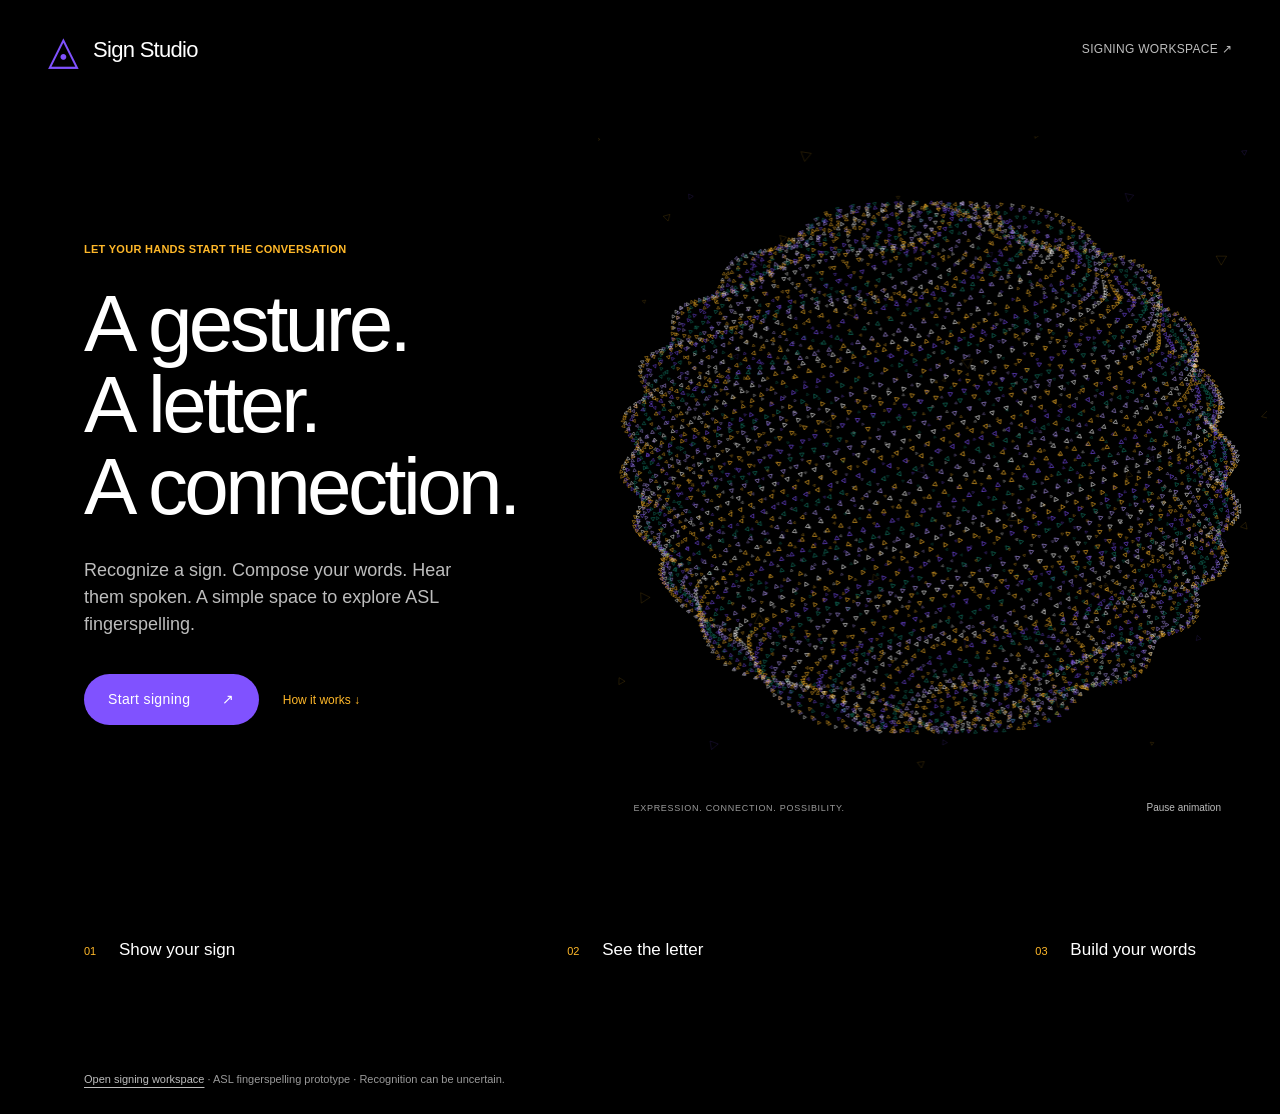
==== templates/landing.html @ a2c0145b "Sync Sign Studio UI, message speech, dataset organization and phrase groundwork Separate landing and" ====
<!doctype html>
<html lang="en"><head><meta charset="utf-8"><meta name="viewport" content="width=device-width,initial-scale=1"><title>Sign Studio · ASL</title><link rel="stylesheet" href="/static/tokens.css?v=1"><link rel="stylesheet" href="/static/style.css?v=reference-6"></head>
<body class="landing-page"><header><span class="mark" aria-hidden="true">◬</span><div><small>YOUR HANDS. YOUR WORDS.</small><h1>Sign Studio</h1></div><nav class="landing-nav"><a href="/sign">Signing workspace ↗</a></nav></header>
<main><section class="intro landing-hero" aria-labelledby="heroTitle"><div class="hero-copy"><span class="eyebrow">LET YOUR HANDS START THE CONVERSATION</span><h2 id="heroTitle">A gesture.<br>A letter.<br><span>A connection.</span></h2><p>Recognize a sign. Compose your words. Hear them spoken. A simple space to explore ASL fingerspelling.</p><a class="hero-cta" href="/sign">Start signing <span aria-hidden="true">↗</span></a><a class="hero-secondary" href="#howItWorks">How it works ↓</a></div><div class="hero-visual"><canvas id="heroArt" aria-hidden="true"></canvas><div class="art-caption"><span id="heroArtLabel">EXPRESSION. CONNECTION. POSSIBILITY.</span><button id="heroPause" class="secondary" aria-pressed="false">Pause animation</button></div></div></section><section id="howItWorks" class="how-it-works" aria-label="How it works"><p><span>01</span> Show your sign</p><p><span>02</span> See the letter</p><p><span>03</span> Build your words</p></section><footer><a href="/sign">Open signing workspace</a> · ASL fingerspelling prototype · Recognition can be uncertain.</footer></main><script src="/static/hero.js?v=5"></script></body></html>
---- static/tokens.css ----
:root{
--color-void:#000000;
--color-bone-white:#ffffff;
--color-ash-gray:#9a9a9a;
--color-silver-mist:#bdbdbd;
--color-electric-iris:#8052ff;
--color-saffron-spark:#ffb829;
--color-deep-verdant:#15846e;
--spacing-6:6px;
--spacing-12:12px;
--spacing-18:18px;
--spacing-24:24px;
--spacing-30:30px;
--spacing-36:36px;
--spacing-60:60px;
--spacing-96:96px;
--spacing-120:120px;
--spacing-unit:6px;
--radius-3xl:24px;
--radius-full:9999px;
--surface-void-canvas:#000000;
--surface-deep-verdant-tint:#15846e;
--surface-electric-iris:#8052ff;
--type-xs-fontSize:12px;
--type-xs-fontWeight:400;
--type-xs-lineHeight:1.5;
--type-xs-letterSpacing:0em;
--type-xs-2-fontSize:12px;
--type-xs-2-fontWeight:600;
--type-xs-2-lineHeight:1;
--type-xs-2-letterSpacing:0.025em;
--type-xs-3-fontSize:12px;
--type-xs-3-fontWeight:600;
--type-xs-3-lineHeight:1.2;
--type-xs-3-letterSpacing:0.05em;
--type-xs-4-fontSize:12px;
--type-xs-4-fontWeight:400;
--type-xs-4-lineHeight:1.3;
--type-xs-4-letterSpacing:0em;
--type-xs-5-fontSize:12px;
--type-xs-5-fontWeight:600;
--type-xs-5-lineHeight:1.2;
--type-xs-5-letterSpacing:0em;
--type-sm-fontSize:14px;
--type-sm-fontWeight:600;
--type-sm-lineHeight:1.2;
--type-sm-letterSpacing:0.025em;
--type-sm-2-fontSize:14px;
--type-sm-2-fontWeight:600;
--type-sm-2-lineHeight:0.81;
--type-sm-2-letterSpacing:0.021em;
--type-base-fontSize:15px;
--type-base-fontWeight:400;
--type-base-lineHeight:1.5;
--type-base-letterSpacing:0em;
--type-base-2-fontSize:15px;
--type-base-2-fontWeight:600;
--type-base-2-lineHeight:1.5;
--type-base-2-letterSpacing:0em;
--type-lg-fontSize:18px;
--type-lg-fontWeight:200;
--type-lg-lineHeight:1.5;
--type-lg-letterSpacing:0em;
--type-lg-2-fontSize:18px;
--type-lg-2-fontWeight:400;
--type-lg-2-lineHeight:1.5;
--type-lg-2-letterSpacing:0em;
--type-2xl-fontSize:24px;
--type-2xl-fontWeight:700;
--type-2xl-lineHeight:1.5;
--type-2xl-letterSpacing:0em;
--type-2xl-2-fontSize:24px;
--type-2xl-2-fontWeight:400;
--type-2xl-2-lineHeight:1.25;
--type-2xl-2-letterSpacing:0em;
--type-2xl-3-fontSize:27px;
--type-2xl-3-fontWeight:400;
--type-2xl-3-lineHeight:1;
--type-2xl-3-letterSpacing:0em;
--type-4xl-fontSize:36px;
--type-4xl-fontWeight:400;
--type-4xl-lineHeight:1.2;
--type-4xl-letterSpacing:0em;
--type-4xl-2-fontSize:42px;
--type-4xl-2-fontWeight:400;
--type-4xl-2-lineHeight:1.2;
--type-4xl-2-letterSpacing:0em;
--type-5xl-fontSize:48px;
--type-5xl-fontWeight:400;
--type-5xl-lineHeight:1.1;
--type-5xl-letterSpacing:0em;
--type-5xl-2-fontSize:78px;
--type-5xl-2-fontWeight:400;
--type-5xl-2-lineHeight:1.1;
--type-5xl-2-letterSpacing:0em;
--type-5xl-3-fontSize:78px;
--type-5xl-3-fontWeight:400;
--type-5xl-3-lineHeight:0.9;
--type-5xl-3-letterSpacing:0em;
--type-5xl-4-fontSize:113px;
--type-5xl-4-fontWeight:400;
--type-5xl-4-lineHeight:1.1;
--type-5xl-4-letterSpacing:-0.04em;
--font-ppneuemontreal:"PPNeueMontreal","Helvetica Neue",Arial,sans-serif;--page-max-width:1280px;--section-gap:clamp(60px,8vw,120px);--card-padding:clamp(24px,3vw,38px);--element-gap:clamp(6px,1vw,18px);--radius-nav:24px;--radius-tags:9999px;--radius-cards:24px;--radius-buttons:24px;--font-weight-extralight:200;--font-weight-regular:400;--font-weight-semibold:600;--font-weight-bold:700;}
---- static/style.css ----
:root{color-scheme:dark;--bg:#000;--accent:#8052ff;--muted:#bdbdbd;--line:#292929}*{box-sizing:border-box}[hidden]{display:none!important}body{margin:0;background:#000;color:white;font:16px/1.6 Inter,"Helvetica Neue",Arial,sans-serif;font-weight:300}header,main{max-width:1280px;margin:auto;padding:28px 48px}header{display:flex;align-items:center;gap:14px}.mark{color:var(--accent);font-size:40px;line-height:1}h1{font-size:22px;font-weight:400;letter-spacing:-.7px;margin:0}small{font-size:10px;letter-spacing:2px;color:#9a9a9a}header small{font-size:9px}.badge{margin-left:auto;font-size:12px;color:var(--muted)}.badge:before{content:"";display:inline-block;width:6px;height:6px;border-radius:50%;background:var(--accent);margin-right:9px}.intro{position:relative;min-height:390px;padding:24px 0 40px}.intro h2{position:relative;font-size:clamp(54px,6.5vw,88px);line-height:.98;letter-spacing:-.05em;font-weight:400;margin:0 0 24px;max-width:680px}.intro p{position:relative;max-width:480px;font-size:17px;font-weight:300;color:var(--muted);line-height:1.65}.intro .muted{font-size:12px;max-width:480px;color:#9a9a9a}.constellation{position:absolute;right:-30px;top:-30px;width:48%;height:440px;object-fit:contain;pointer-events:none}.workspace{display:grid;grid-template-columns:minmax(0,1.4fr) minmax(0,1fr);gap:0 48px;margin-top:16px}.viewer{grid-column:1;grid-row:1;position:relative;aspect-ratio:4/3;overflow:hidden;border-radius:24px;background:#090909;display:flex;align-items:center;justify-content:center;min-width:0}.viewer video,.viewer img{position:absolute;width:100%;height:100%;object-fit:contain}video:not([src]):not(.active){display:none}#overlay{position:absolute;width:100%;height:100%;pointer-events:none}#empty{max-width:260px;text-align:center;color:#9a9a9a;padding:24px;font-size:15px}#empty:before{content:"✧";display:block;color:var(--accent);font-size:48px;font-weight:200;margin-bottom:18px}#source{position:absolute;top:20px;left:24px;font-size:10px;letter-spacing:2px;color:#bdbdbd;background:#0008;border-radius:24px;padding:6px 10px}.controls{display:flex;flex-wrap:wrap;align-items:center;gap:12px;margin:18px 0 0;grid-column:1}.controls>span{font-size:12px;color:#9a9a9a;flex:1;min-width:150px}.result{grid-column:2;grid-row:1;display:flex;flex-direction:column;align-items:flex-start;justify-content:center;padding:12px 0;min-width:0}#letter{font-size:clamp(100px,12vw,170px);line-height:1.1;letter-spacing:-.05em;font-weight:400;color:white}.result small{color:#ffb829;font-size:11px}.result h3{font-size:27px;font-weight:400;letter-spacing:-1px;line-height:1.2;margin:14px 0}.result p{color:var(--muted);font-size:14px;max-width:330px;overflow-wrap:anywhere}.workspace>section{grid-column:2;grid-row:2 / span 3;padding-top:18px}.workspace h2{font-size:24px;font-weight:400;letter-spacing:-.6px;margin:0 0 18px}.textrow{display:flex;flex-wrap:wrap;gap:12px}.textrow input{width:100%;min-width:0;flex-basis:100%;background:#090909;border:1px solid #292929;border-radius:12px;padding:18px;font-size:16px;font-family:inherit;color:white}.muted{font-size:12px;color:#9a9a9a;line-height:1.7}button,.upload{font:400 13px/1.4 Inter,"Helvetica Neue",Arial,sans-serif;min-height:44px;padding:12px 20px;border-radius:24px;border:1px solid transparent;background:transparent;color:white;cursor:pointer;transition:background .15s}.upload input{display:none}#camera{background:var(--accent);padding:14px 24px}#camera:hover{background:#956eff}button:not(#camera):hover,.upload:hover{background:#181818}.secondary,.upload{color:#bdbdbd}button:disabled{opacity:.35;cursor:default}button:focus-visible,a:focus-visible,input:focus-visible,select:focus-visible,.upload:focus-within{outline:2px solid #b599ff;outline-offset:4px}#append{padding-left:0;color:#b599ff}input,select{background:#111;border:1px solid #333;border-radius:8px;color:white;padding:12px;font:inherit}label{font-size:12px;color:#bdbdbd}label input,label select{display:block;margin-top:6px}.collection{margin:70px 0}.collection h2{font-size:32px;font-weight:400;letter-spacing:-1px}.collection p{color:#bdbdbd;font-size:14px;max-width:800px}footer{margin-top:72px;padding:24px 0;color:#9a9a9a;font-size:11px;line-height:1.9}a{color:#bdbdbd;text-underline-offset:4px}a:hover{color:white}footer strong{font-weight:400}p{margin:10px 0}@media(min-width:1500px){.intro{min-height:440px}.constellation{height:490px}}@media(max-width:760px){header,main{padding:22px}.intro{min-height:0;padding-top:30px;padding-bottom:20px}.intro h2{font-size:58px;max-width:90%}.constellation{width:56%;right:-20px;top:-10px;height:280px;opacity:.5}.intro p{max-width:100%;font-size:15px}.intro h2,.intro p{z-index:1}.workspace{display:flex;flex-direction:column;gap:0}.viewer{width:100%}.result{padding:36px 0 16px;flex-direction:row;gap:26px;align-items:center;justify-content:flex-start}#letter{font-size:95px;min-width:80px}.result h3{font-size:23px}.workspace>section{padding-top:20px}.controls{gap:4px}.controls>span{min-width:160px}.badge{font-size:10px}header small{display:none}.collection{margin-top:48px}footer{margin-top:48px}}@media(prefers-reduced-motion:reduce){*{transition:none!important}}

/* Dedicated landing experience; the signing workspace follows below. */
html{scroll-behavior:smooth;scroll-padding-top:24px}.landing-hero{display:grid;grid-template-columns:1.1fr 1fr;align-items:center;min-height:calc(100svh - 130px);padding:50px 0 70px;gap:10px}.hero-copy{position:relative;z-index:1}.eyebrow{display:block;color:#ffb829;font-size:10px;letter-spacing:2px;margin-bottom:24px}.landing-hero h2{font-size:clamp(56px,7vw,94px);margin-bottom:26px}.landing-hero h2 span{color:#b59aff}.landing-hero p{max-width:420px;font-weight:300}.hero-cta{display:inline-flex;align-items:center;gap:32px;background:#8052ff;color:white;border-radius:30px;padding:16px 26px;text-decoration:none;font-size:14px;margin-top:26px}.hero-cta:hover{background:#946bff}.hero-secondary{margin-left:24px;font-size:12px;text-decoration:none}.hero-visual{position:relative;min-width:0}#heroArt{width:100%;height:480px;display:block}.art-caption{display:flex;align-items:center;justify-content:space-between;gap:10px;font-size:11px;color:#bdbdbd}.art-caption button{font-size:10px;padding:8px 10px}.art-note{display:block;font-size:10px;color:#9a9a9a;margin-top:4px}.how-it-works{display:flex;justify-content:space-between;gap:24px;padding:30px 0 60px}.how-it-works p{font-size:17px}.how-it-works span{font-size:11px;color:#a487ff;margin-right:18px}.workspace-heading{padding:45px 0 16px}.workspace-heading h2{font-size:clamp(32px,4vw,48px);font-weight:400;letter-spacing:-.04em;margin:0 0 14px}.workspace-heading p{color:#9a9a9a;font-size:13px;max-width:650px}.workspace-heading .eyebrow{margin-bottom:16px}@media(max-width:760px){.landing-hero{display:flex;flex-direction:column;min-height:0;align-items:stretch;padding:35px 0 24px}.landing-hero h2{font-size:clamp(52px,10vw,76px)}#heroArt{height:330px}.hero-visual{margin-top:24px}.hero-secondary{margin-left:16px}.how-it-works{gap:12px;padding:24px 0;flex-wrap:wrap}.how-it-works p{font-size:13px}.how-it-works span{display:block;margin:0 0 4px}.workspace-heading{padding-top:40px}}@media(prefers-reduced-motion:reduce){html{scroll-behavior:auto}}

.landing-nav{margin-left:auto;font-size:12px}.landing-nav a{text-decoration:none}.landing-hero{min-height:690px;padding:50px 0 70px}.landing-hero h2 span{color:#fff}.landing-hero .eyebrow{color:#9a9a9a}.landing-hero h2{font-weight:400}.mark{text-decoration:none}.hero-visual{align-self:center}#heroArt{height:500px}.art-caption{color:#9a9a9a}.art-note{font-size:10px}body:has(#recognize) .workspace-heading{padding-top:16px}@media(max-width:760px){.landing-hero{min-height:0;padding-top:30px}#heroArt{height:340px}.landing-nav{font-size:10px}}
/* Reference composition: oversized white type, yellow emphasis, dimensional brain. */
body{font-family:var(--font-ppneuemontreal);background:var(--color-void);color:var(--color-bone-white)}.landing-page header{max-width:1440px;padding:30px 48px}.landing-page header small{display:none}.landing-page .mark{color:var(--color-electric-iris)}.landing-page main{max-width:1440px;padding:0 48px}.landing-page .landing-hero{grid-template-columns:.88fr 1.12fr;gap:0;min-height:760px;padding:36px 0 48px}.landing-page .hero-copy{padding-left:36px}.landing-page .landing-hero h2{font-size:clamp(64px,7.4vw,106px);line-height:1.02;letter-spacing:-.045em;margin-bottom:30px}.landing-page .eyebrow{color:var(--color-saffron-spark);font-size:11px;font-weight:600;letter-spacing:.025em;margin-bottom:24px}.landing-page .landing-hero p{font-size:18px;line-height:1.5;font-weight:200;max-width:370px}.landing-page .hero-visual{margin-left:-8px;margin-right:-35px}.landing-page #heroArt{height:650px}.landing-page .hero-cta{background:var(--color-electric-iris);font-size:14px;letter-spacing:.025em;padding:14px 24px}.landing-page .hero-secondary{color:var(--color-saffron-spark)}.landing-page .art-caption{padding:0 35px;font-size:9px;letter-spacing:.08em}.landing-page .how-it-works{padding:48px 36px 72px}.landing-page .how-it-works span{color:var(--color-saffron-spark)}.landing-page footer{padding-left:36px;margin-top:0}.landing-nav a{font-size:12px;text-transform:uppercase;letter-spacing:.025em}.landing-page .hero-cta:hover{background:#936bff}.landing-page .hero-secondary:hover{color:white}@media(max-width:760px){.landing-page header{padding:24px}.landing-page main{padding:0 24px}.landing-page .landing-hero{display:flex;min-height:0;padding:45px 0 24px}.landing-page .hero-copy{padding:0}.landing-page .landing-hero h2{font-size:clamp(53px,10vw,76px);line-height:1.04}.landing-page .landing-hero p{font-size:17px}.landing-page .hero-visual{margin:20px -12px 0}.landing-page #heroArt{height:380px}.landing-page .art-caption{padding:0 12px;font-size:8px}.landing-page .how-it-works{padding:30px 0 48px}.landing-page footer{padding-left:0}.landing-nav a{font-size:9px}}

@media(min-width:761px){.landing-page .landing-hero{grid-template-columns:1fr 1.12fr}.landing-page .landing-hero h2{font-size:clamp(56px,6.25vw,90px)}.landing-page .landing-hero h2 span{white-space:nowrap}}
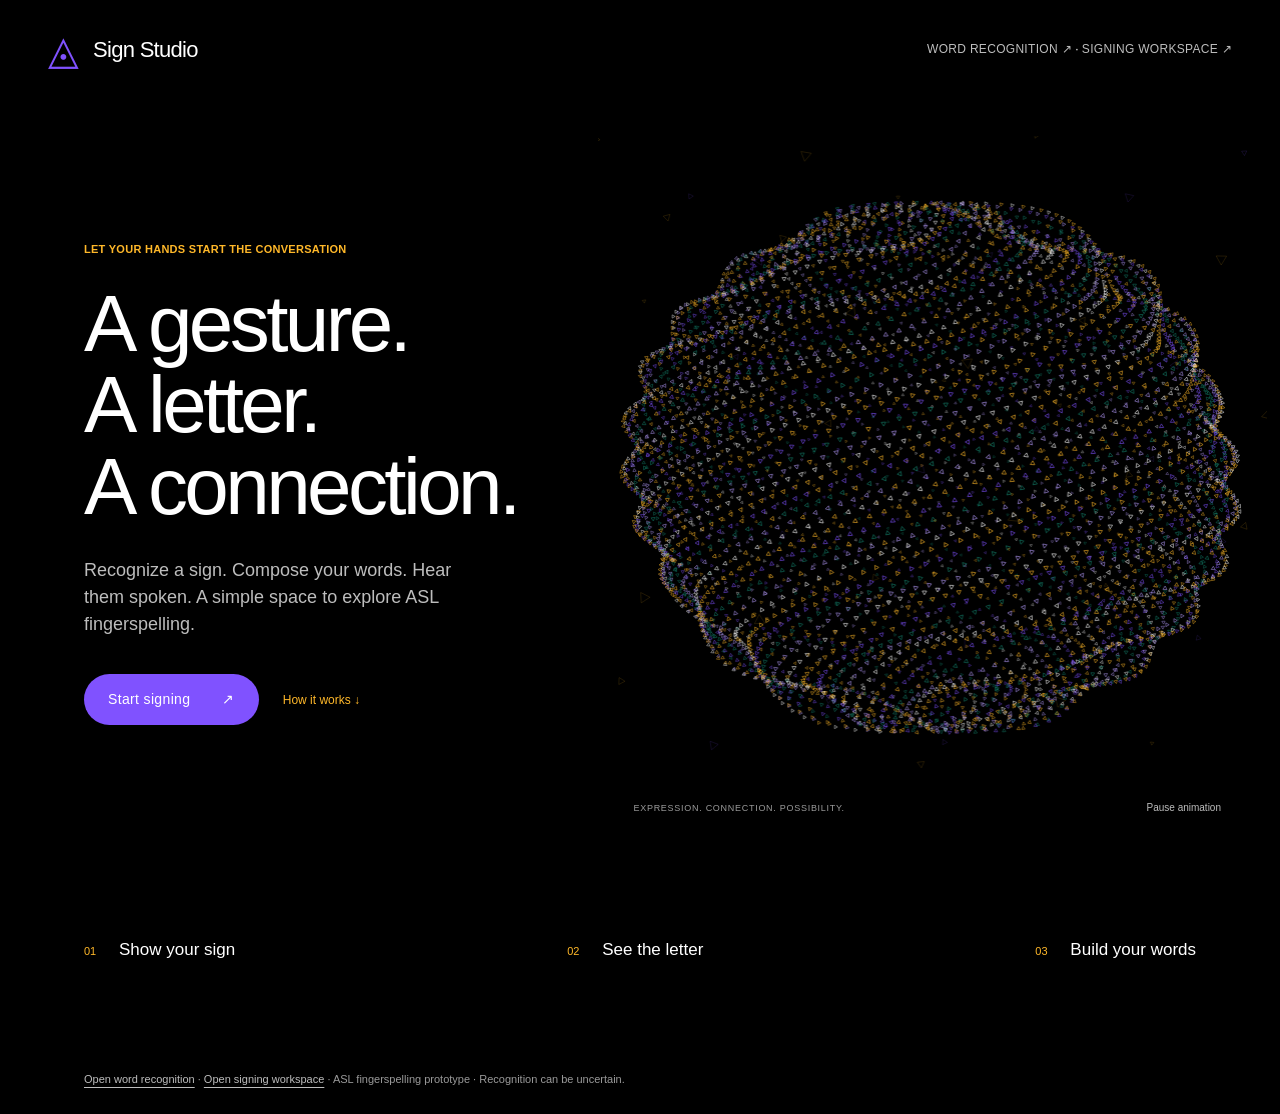
==== commit d9daf973: "Expose trained word recognition in README and landing navigation" ====
--- a/templates/landing.html
+++ b/templates/landing.html
@@ -1,4 +1,4 @@
 <!doctype html>
 <html lang="en"><head><meta charset="utf-8"><meta name="viewport" content="width=device-width,initial-scale=1"><title>Sign Studio · ASL</title><link rel="stylesheet" href="/static/tokens.css?v=1"><link rel="stylesheet" href="/static/style.css?v=reference-6"></head>
-<body class="landing-page"><header><span class="mark" aria-hidden="true">◬</span><div><small>YOUR HANDS. YOUR WORDS.</small><h1>Sign Studio</h1></div><nav class="landing-nav"><a href="/sign">Signing workspace ↗</a></nav></header>
-<main><section class="intro landing-hero" aria-labelledby="heroTitle"><div class="hero-copy"><span class="eyebrow">LET YOUR HANDS START THE CONVERSATION</span><h2 id="heroTitle">A gesture.<br>A letter.<br><span>A connection.</span></h2><p>Recognize a sign. Compose your words. Hear them spoken. A simple space to explore ASL fingerspelling.</p><a class="hero-cta" href="/sign">Start signing <span aria-hidden="true">↗</span></a><a class="hero-secondary" href="#howItWorks">How it works ↓</a></div><div class="hero-visual"><canvas id="heroArt" aria-hidden="true"></canvas><div class="art-caption"><span id="heroArtLabel">EXPRESSION. CONNECTION. POSSIBILITY.</span><button id="heroPause" class="secondary" aria-pressed="false">Pause animation</button></div></div></section><section id="howItWorks" class="how-it-works" aria-label="How it works"><p><span>01</span> Show your sign</p><p><span>02</span> See the letter</p><p><span>03</span> Build your words</p></section><footer><a href="/sign">Open signing workspace</a> · ASL fingerspelling prototype · Recognition can be uncertain.</footer></main><script src="/static/hero.js?v=5"></script></body></html>+<body class="landing-page"><header><span class="mark" aria-hidden="true">◬</span><div><small>YOUR HANDS. YOUR WORDS.</small><h1>Sign Studio</h1></div><nav class="landing-nav"><a href="/words">Word recognition ↗</a> · <a href="/sign">Signing workspace ↗</a></nav></header>
+<main><section class="intro landing-hero" aria-labelledby="heroTitle"><div class="hero-copy"><span class="eyebrow">LET YOUR HANDS START THE CONVERSATION</span><h2 id="heroTitle">A gesture.<br>A letter.<br><span>A connection.</span></h2><p>Recognize a sign. Compose your words. Hear them spoken. A simple space to explore ASL fingerspelling.</p><a class="hero-cta" href="/sign">Start signing <span aria-hidden="true">↗</span></a><a class="hero-secondary" href="#howItWorks">How it works ↓</a></div><div class="hero-visual"><canvas id="heroArt" aria-hidden="true"></canvas><div class="art-caption"><span id="heroArtLabel">EXPRESSION. CONNECTION. POSSIBILITY.</span><button id="heroPause" class="secondary" aria-pressed="false">Pause animation</button></div></div></section><section id="howItWorks" class="how-it-works" aria-label="How it works"><p><span>01</span> Show your sign</p><p><span>02</span> See the letter</p><p><span>03</span> Build your words</p></section><footer><a href="/words">Open word recognition</a> · <a href="/sign">Open signing workspace</a> · ASL fingerspelling prototype · Recognition can be uncertain.</footer></main><script src="/static/hero.js?v=5"></script></body></html>
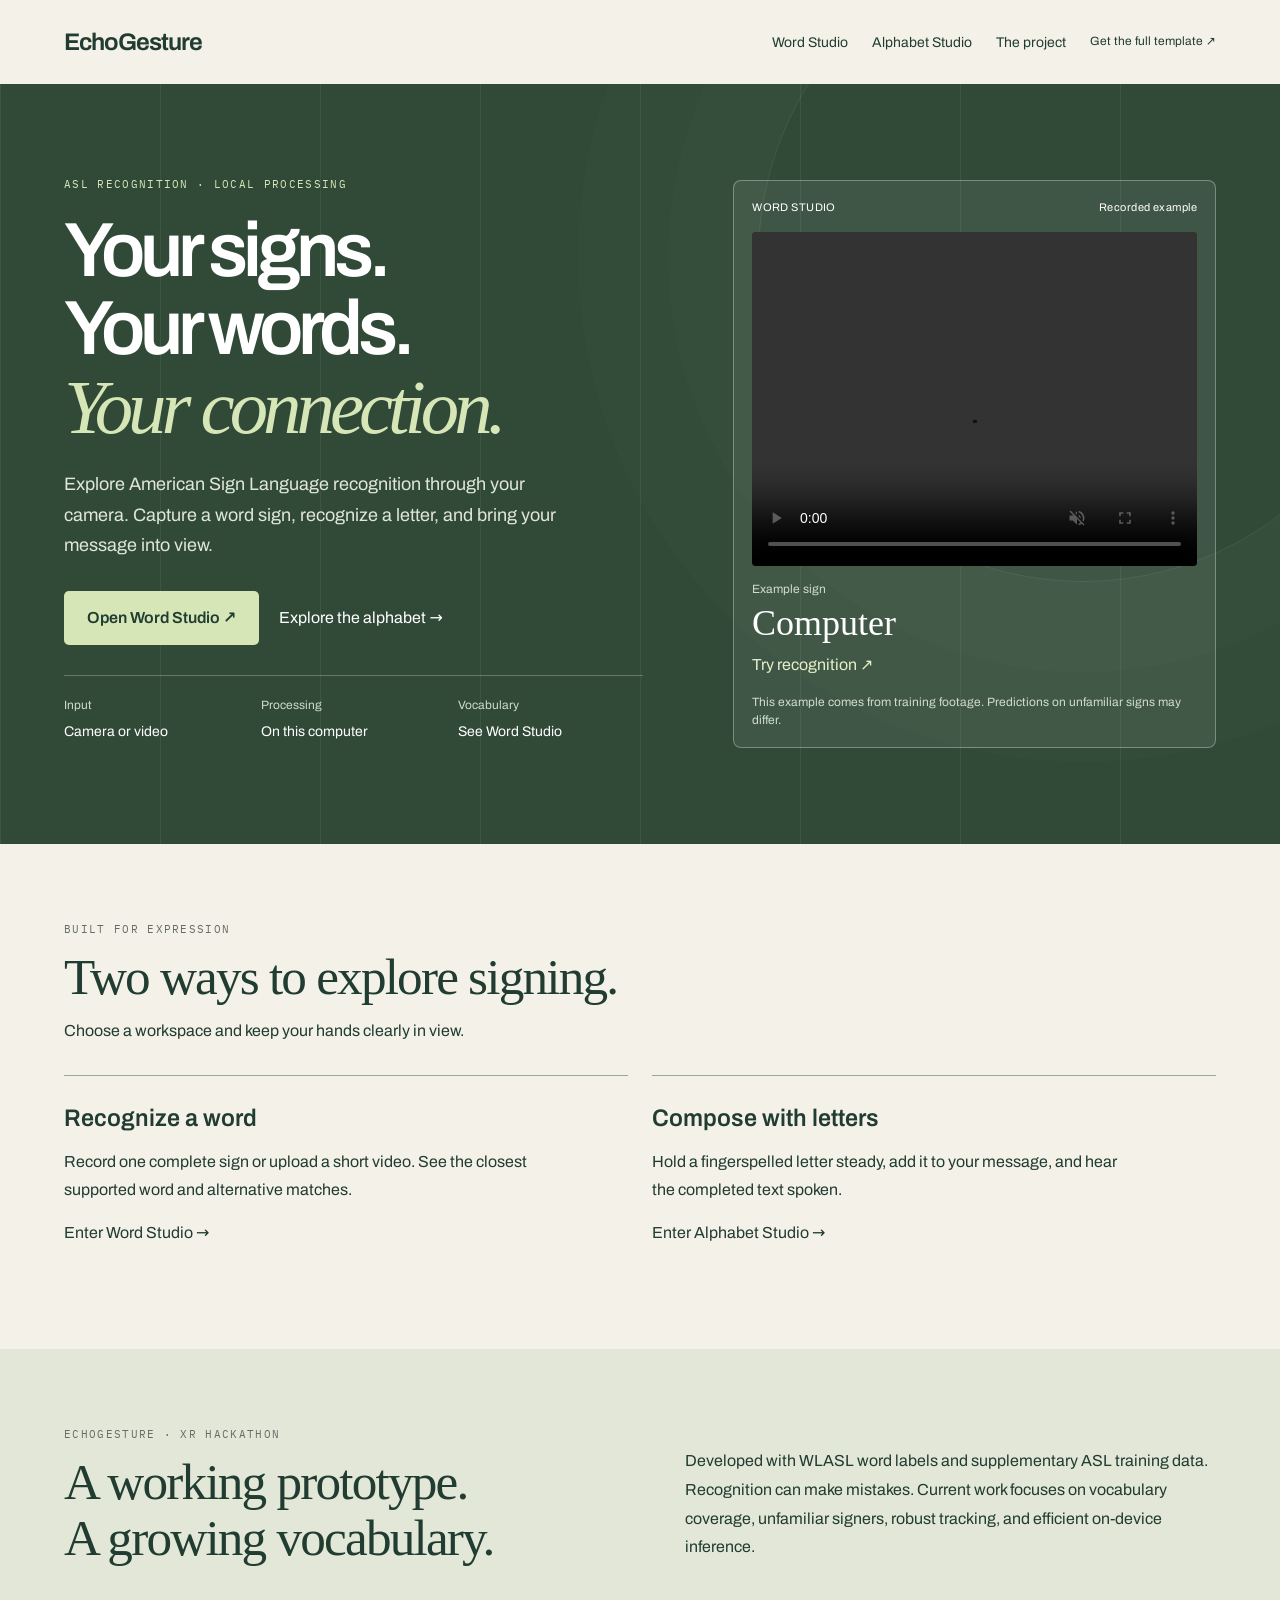
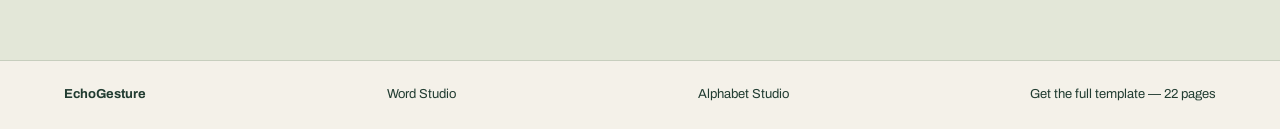
==== commit 2dda8efb: "Save vocabulary expansion through 60 words and adapted landing page" ====
--- a/templates/landing.html
+++ b/templates/landing.html
@@ -1,4 +1,8 @@
 <!doctype html>
-<html lang="en"><head><meta charset="utf-8"><meta name="viewport" content="width=device-width,initial-scale=1"><title>Sign Studio · ASL</title><link rel="stylesheet" href="/static/tokens.css?v=1"><link rel="stylesheet" href="/static/style.css?v=reference-6"></head>
-<body class="landing-page"><header><span class="mark" aria-hidden="true">◬</span><div><small>YOUR HANDS. YOUR WORDS.</small><h1>Sign Studio</h1></div><nav class="landing-nav"><a href="/words">Word recognition ↗</a> · <a href="/sign">Signing workspace ↗</a></nav></header>
-<main><section class="intro landing-hero" aria-labelledby="heroTitle"><div class="hero-copy"><span class="eyebrow">LET YOUR HANDS START THE CONVERSATION</span><h2 id="heroTitle">A gesture.<br>A letter.<br><span>A connection.</span></h2><p>Recognize a sign. Compose your words. Hear them spoken. A simple space to explore ASL fingerspelling.</p><a class="hero-cta" href="/sign">Start signing <span aria-hidden="true">↗</span></a><a class="hero-secondary" href="#howItWorks">How it works ↓</a></div><div class="hero-visual"><canvas id="heroArt" aria-hidden="true"></canvas><div class="art-caption"><span id="heroArtLabel">EXPRESSION. CONNECTION. POSSIBILITY.</span><button id="heroPause" class="secondary" aria-pressed="false">Pause animation</button></div></div></section><section id="howItWorks" class="how-it-works" aria-label="How it works"><p><span>01</span> Show your sign</p><p><span>02</span> See the letter</p><p><span>03</span> Build your words</p></section><footer><a href="/words">Open word recognition</a> · <a href="/sign">Open signing workspace</a> · ASL fingerspelling prototype · Recognition can be uncertain.</footer></main><script src="/static/hero.js?v=5"></script></body></html>+<html lang="en"><head><meta charset="utf-8"><meta name="viewport" content="width=device-width,initial-scale=1"><title>EchoGesture · Your signs, in words</title><link rel="stylesheet" href="/static/landing-template/css/main.css"><link rel="stylesheet" href="/static/landing-template/css/pages/hero.css"><link rel="stylesheet" href="/static/echo-landing.css"></head>
+<body><header class="echo-nav"><a href="/" class="echo-brand">EchoGesture</a><nav aria-label="Main navigation"><a href="/words">Word Studio</a><a href="/sign">Alphabet Studio</a><a href="#project">The project</a><a class="template-credit" href="https://paragonslash.gumroad.com/l/a1pharmacy" target="_blank" rel="noopener">Get the full template ↗</a></nav></header>
+<main><section class="hero echo-hero"><div class="hero__backdrop" aria-hidden="true"><div class="echo-orbit"></div><div class="hero__guides"></div></div><div class="echo-grid"><div class="echo-copy"><p class="label">ASL RECOGNITION · LOCAL PROCESSING</p><h1>Your signs.<br>Your words.<br><em>Your connection.</em></h1><p class="echo-description">Explore American Sign Language recognition through your camera. Capture a word sign, recognize a letter, and bring your message into view.</p><div class="echo-actions"><a class="echo-primary" href="/words">Open Word Studio ↗</a><a class="echo-secondary" href="/sign">Explore the alphabet →</a></div><dl class="echo-spec"><div><dt>Input</dt><dd>Camera or video</dd></div><div><dt>Processing</dt><dd>On this computer</dd></div><div><dt>Vocabulary</dt><dd>See Word Studio</dd></div></dl></div>
+<div class="echo-preview"><div class="preview-top"><span>WORD STUDIO</span><span>Recorded example</span></div><video controls muted playsinline preload="metadata" poster="" aria-label="Recorded ASL training example for computer"><source src="/api/words/example/computer" type="video/mp4"></video><div class="preview-bottom"><span>Example sign</span><strong>Computer</strong><a href="/words">Try recognition ↗</a></div><p>This example comes from training footage. Predictions on unfamiliar signs may differ.</p></div></div></section>
+<section id="project" class="echo-section"><div><p class="label">BUILT FOR EXPRESSION</p><h2>Two ways to explore signing.</h2><p>Choose a workspace and keep your hands clearly in view.</p></div><div class="echo-cards"><article><h3>Recognize a word</h3><p>Record one complete sign or upload a short video. See the closest supported word and alternative matches.</p><a href="/words">Enter Word Studio →</a></article><article><h3>Compose with letters</h3><p>Hold a fingerspelled letter steady, add it to your message, and hear the completed text spoken.</p><a href="/sign">Enter Alphabet Studio →</a></article></div></section>
+<section class="echo-section echo-status"><div><p class="label">ECHOGESTURE · XR HACKATHON</p><h2>A working prototype.<br>A growing vocabulary.</h2></div><p>Developed with WLASL word labels and supplementary ASL training data. Recognition can make mistakes. Current work focuses on vocabulary coverage, unfamiliar signers, robust tracking, and efficient on-device inference.</p></section>
+</main><footer class="echo-footer"><span>EchoGesture</span><a href="/words">Word Studio</a><a href="/sign">Alphabet Studio</a><a href="https://paragonslash.gumroad.com/l/a1pharmacy" target="_blank" rel="noopener">Get the full template — 22 pages</a></footer></body></html>
--- a/static/landing-template/css/main.css
+++ b/static/landing-template/css/main.css
@@ -0,0 +1,79 @@
+/*
+ * A1 Pharmacy — stylesheet entry point.
+ *
+ * Every page links this one file. It pulls in the layers that apply everywhere:
+ * tokens, fonts, the reset, typography, utilities, motion, and the components
+ * that appear in the shared header and footer or on more than one page.
+ *
+ * Page-specific stylesheets are NOT imported here — each page links its own
+ * after this file, e.g.
+ *
+ *     <link rel="stylesheet" href="css/main.css" />
+ *     <link rel="stylesheet" href="css/pages/shop.css" />
+ *
+ * Order matters. Later layers are written to override earlier ones, so keep
+ * the sequence below as it stands when adding to it.
+ *
+ * ── Production note ──────────────────────────────────────────────────────────
+ * @import costs one extra round trip before the imported files are discovered.
+ * That is a fair trade while you are editing. Before going live, concatenate
+ * these files in this order into a single stylesheet and link that instead —
+ * any minifier will do it (`npx lightningcss --bundle --minify css/main.css`).
+ */
+
+/* 1 — Foundations. Custom properties and @font-face; no rules of their own. */
+@import url('tokens.css');
+@import url('fonts.css');
+
+/* 2 — Element defaults. The reset and unclassed element styles. */
+@import url('base.css');
+
+/* 3 — Typography. The type scale, the label system, long-form prose. */
+@import url('typography.css');
+
+/* 4 — Utilities. Gutters, hairlines, section rhythm, visually-hidden. */
+@import url('utilities.css');
+
+/* 5 — Motion. Reveal states and shared keyframes. */
+@import url('motion.css');
+
+/* 6 — Shared components. */
+@import url('components/button.css');
+@import url('components/badge.css');
+@import url('components/forms.css');
+@import url('components/media.css');
+@import url('components/section.css');
+@import url('components/accordion.css');
+@import url('components/rating.css');
+@import url('components/quantity.css');
+@import url('components/progress.css');
+@import url('components/table.css');
+@import url('components/pager.css');
+@import url('components/product-card.css');
+@import url('components/header.css');
+@import url('components/overlays.css');
+@import url('components/footer.css');
+@import url('components/toast.css');
+@import url('components/tooltip.css');
+
+/* ─────────────────────────────────────────────────────── page shell ───── */
+
+/*
+ * The page frame itself. The header is fixed, so `<main>` normally has to start
+ * below it — except on routes whose first section is a full-bleed hero that is
+ * meant to run underneath. Those pages carry `data-full-bleed` on <body>.
+ */
+.page {
+	display: flex;
+	min-height: 100dvh;
+	flex-direction: column;
+}
+
+.page__main {
+	flex: 1;
+	padding-top: var(--header-height);
+}
+
+[data-full-bleed] .page__main {
+	padding-top: 0;
+}
--- a/static/landing-template/css/pages/hero.css
+++ b/static/landing-template/css/pages/hero.css
@@ -0,0 +1,621 @@
+/*
+ * Hero carousel — the featured-product showcase at the top of the home page.
+ *
+ * Composed as a packaging proof rather than a split hero: the packshot sits on
+ * a lit plate inside registration marks, with a clinical specification grid
+ * under the name and a vertical rail of dispensing data down the right edge.
+ *
+ * Every slide ships in the markup. Only the one carrying `data-active` is
+ * displayed, so with JavaScript off the first slide simply stays put.
+ */
+
+.hero {
+	position: relative;
+	display: flex;
+	min-height: 100svh;
+	flex-direction: column;
+	justify-content: center;
+	overflow: hidden;
+	background-color: var(--color-signal);
+	color: #fff;
+	padding-top: 7rem;
+	padding-bottom: 2rem;
+	/* Horizontal drags change slide; vertical ones must still scroll the page. */
+	touch-action: pan-y;
+}
+
+@media (width >= 64rem) {
+	.hero {
+		padding-top: 8rem;
+	}
+}
+
+/* ─────────────────────────────────────────────────────── backdrop ───── */
+
+.hero__backdrop {
+	pointer-events: none;
+	position: absolute;
+	inset: 0;
+	overflow: hidden;
+}
+
+/* 1 — photographic texture */
+.hero__texture {
+	position: absolute;
+	inset: 0;
+	opacity: 0.22;
+}
+
+.hero__texture img {
+	width: 100%;
+	height: 100%;
+	object-fit: cover;
+}
+
+/* 2 — per-slide colour bloom, taken from the packshot itself */
+.hero-bloom {
+	position: absolute;
+	right: -15%;
+	top: 50%;
+	height: 42rem;
+	width: 42rem;
+	transform: translateY(-50%);
+	filter: blur(110px);
+	opacity: 0;
+	transition: opacity 1200ms var(--ease-precise);
+}
+
+.hero-bloom[data-active] {
+	opacity: 0.45;
+}
+
+.hero-bloom img {
+	width: 100%;
+	height: 100%;
+	object-fit: cover;
+	filter: saturate(1.5);
+}
+
+@media (prefers-reduced-motion: no-preference) {
+	.hero-bloom[data-active] {
+		animation: pulse-dot 2.4s ease-in-out infinite;
+	}
+}
+
+/* 3 — legibility wash */
+.hero__wash {
+	position: absolute;
+	inset: 0;
+	background-image: linear-gradient(
+		to right,
+		var(--color-signal-dark),
+		rgb(4 27 18 / 0.9) 50%,
+		rgb(7 42 29 / 0.7)
+	);
+}
+
+.hero__wash--foot {
+	background-image: linear-gradient(to top, rgb(4 27 18 / 0.8), transparent);
+}
+
+/* 4 — ruled column guides */
+.hero__guides {
+	position: absolute;
+	inset: 0;
+	opacity: 0.06;
+	background-image: repeating-linear-gradient(to right, #fff 0 1px, transparent 1px 12.5%);
+}
+
+/* ──────────────────────────────────────────────── bled type marks ───── */
+
+.hero__catalogue-number {
+	pointer-events: none;
+	position: absolute;
+	left: -2.5rem;
+	top: 3rem;
+	user-select: none;
+	font-family: var(--font-mono);
+	font-size: 13rem;
+	line-height: 1;
+	color: rgb(255 255 255 / 0.05);
+}
+
+@media (width >= 64rem) {
+	.hero__catalogue-number {
+		font-size: 24rem;
+	}
+}
+
+.hero__vertical-rail {
+	pointer-events: none;
+	display: none;
+	position: absolute;
+	right: 0.75rem;
+	top: 50%;
+	transform: translateY(-50%);
+	writing-mode: vertical-rl;
+	font-family: var(--font-mono);
+	font-size: 0.625rem;
+	text-transform: uppercase;
+	letter-spacing: 0.32em;
+	color: rgb(255 255 255 / 0.35);
+}
+
+@media (width >= 80rem) {
+	.hero__vertical-rail {
+		display: block;
+	}
+}
+
+.hero__inner {
+	position: relative;
+}
+
+/* ──────────────────────────────────────────────────────── slides ───── */
+
+/*
+ * Slides are stacked in one grid cell rather than hidden, so the section keeps
+ * the height of its tallest slide and nothing jumps as they change.
+ */
+.hero__slides {
+	display: grid;
+	grid-template-areas: 'slide';
+}
+
+.hero-slide {
+	grid-area: slide;
+	visibility: hidden;
+	opacity: 0;
+	transition: opacity var(--duration-calm) var(--ease-linear-out);
+}
+
+.hero-slide[data-active] {
+	visibility: visible;
+	opacity: 1;
+}
+
+.hero-slide__grid {
+	display: grid;
+	grid-template-columns: repeat(12, minmax(0, 1fr));
+	align-items: center;
+	column-gap: 2rem;
+	row-gap: 3rem;
+}
+
+.hero-slide__detail {
+	grid-column: span 12;
+	order: 2;
+}
+
+.hero-slide__packshot {
+	grid-column: span 12;
+	order: 1;
+}
+
+@media (width >= 64rem) {
+	.hero-slide__detail {
+		grid-column: span 6;
+		order: 0;
+	}
+
+	.hero-slide__packshot {
+		grid-column: 8 / span 5;
+		order: 0;
+	}
+}
+
+/*
+ * Each element of the active slide rises in, one beat after the last. The
+ * animation is re-triggered by js/slider.js, which removes and re-adds
+ * `data-active`.
+ */
+.hero-slide[data-active] .hero-slide__eyebrow,
+.hero-slide[data-active] .hero-slide__title,
+.hero-slide[data-active] .hero-spec,
+.hero-slide[data-active] .hero-slide__summary,
+.hero-slide[data-active] .hero-slide__price {
+	animation: rise-in 800ms var(--ease-precise) both;
+}
+
+.hero-slide[data-active] .hero-slide__title {
+	animation-delay: 70ms;
+}
+
+.hero-slide[data-active] .hero-spec {
+	animation-delay: 150ms;
+}
+
+.hero-slide[data-active] .hero-slide__summary {
+	animation-delay: 210ms;
+}
+
+.hero-slide[data-active] .hero-slide__price {
+	animation-delay: 270ms;
+}
+
+.hero-slide__title {
+	margin-top: 1.5rem;
+	color: #fff;
+}
+
+/* ─────────────────────────────────────────── specification grid ───── */
+
+.hero-spec {
+	margin-top: 2.25rem;
+	display: grid;
+	grid-template-columns: repeat(2, minmax(0, 1fr));
+	border-top: 1px solid var(--paper-20);
+}
+
+@media (width >= 40rem) {
+	.hero-spec {
+		grid-template-columns: repeat(4, minmax(0, 1fr));
+	}
+}
+
+.hero-spec__cell {
+	border-bottom: 1px solid var(--paper-12);
+	border-right: 1px solid var(--paper-12);
+	padding-block: 1rem;
+	padding-right: 1rem;
+}
+
+.hero-spec__cell:last-child {
+	border-right: 0;
+}
+
+.hero-spec__term {
+	font-family: var(--font-mono);
+	font-size: 0.5625rem;
+	text-transform: uppercase;
+	letter-spacing: 0.16em;
+	color: var(--color-accent);
+}
+
+.hero-spec__value {
+	margin-top: 0.5rem;
+	font-family: var(--font-mono);
+	font-size: 0.75rem;
+	line-height: 1.35;
+	color: var(--paper-80);
+}
+
+.hero-slide__summary {
+	margin-top: 1.75rem;
+	max-width: 28rem;
+	font-size: 0.9375rem;
+	line-height: 1.7;
+	color: rgb(255 255 255 / 0.65);
+}
+
+/* ────────────────────────────────────────────── price and actions ───── */
+
+.hero-slide__actions {
+	margin-top: 2.25rem;
+	display: flex;
+	flex-wrap: wrap;
+	align-items: flex-end;
+	column-gap: 2rem;
+	row-gap: 1.25rem;
+}
+
+.hero-slide__price-row {
+	margin-top: 0.375rem;
+	display: flex;
+	align-items: baseline;
+	gap: 0.75rem;
+}
+
+.hero-slide__price-value {
+	font-family: var(--font-mono);
+	font-size: 2.25rem;
+	line-height: 1;
+	color: #fff;
+	font-variant-numeric: tabular-nums;
+}
+
+.hero-slide__price-compare {
+	font-family: var(--font-mono);
+	font-size: 0.9375rem;
+	color: var(--paper-45);
+	text-decoration: line-through;
+	font-variant-numeric: tabular-nums;
+}
+
+/* ────────────────────────────────────────────────────── packshot ───── */
+
+.hero-plate {
+	position: relative;
+	margin-inline: auto;
+	max-width: 28rem;
+}
+
+.hero-plate__image {
+	position: relative;
+	aspect-ratio: 1 / 1;
+	overflow: hidden;
+	background-color: #fff;
+}
+
+.hero-plate__image img {
+	position: absolute;
+	inset: 0;
+	width: 100%;
+	height: 100%;
+	object-fit: cover;
+}
+
+/*
+ * Slice transition.
+ *
+ * On a slide change the incoming packshot is rebuilt from vertical strips that
+ * drop in from alternating edges. js/slider.js builds the strips, sets the
+ * column count and each strip's slot, delay and direction, then throws the
+ * whole overlay away once they have landed — so at rest this is a single
+ * seamless image with no extra nodes, exactly as it was before.
+ *
+ * Strips sit above the image and below the registration marks and the tag,
+ * both of which are z-index 20.
+ */
+.hero-plate__slices {
+	pointer-events: none;
+	position: absolute;
+	inset: 0;
+	z-index: 10;
+	display: grid;
+	grid-template-columns: repeat(var(--slice-count, 7), 1fr);
+}
+
+.hero-plate__slice {
+	position: relative;
+	overflow: hidden;
+	background-color: #fff;
+}
+
+/*
+ * The strip itself. Every one carries the whole image, scaled so that exactly
+ * one column's worth shows through, and offset to its own slot — so the strips
+ * reassemble into the original picture rather than repeating it.
+ */
+.hero-plate__slice::after {
+	content: '';
+	position: absolute;
+	inset: 0;
+	background-image: var(--slice-image);
+	background-repeat: no-repeat;
+	background-size: calc(var(--slice-count, 7) * 100%) 100%;
+	background-position: var(--slice-position, 0%) center;
+	animation: hero-slice-in 780ms var(--ease-precise) var(--slice-delay, 0ms) both;
+}
+
+@keyframes hero-slice-in {
+	from {
+		transform: translateY(var(--slice-from, -101%));
+	}
+
+	to {
+		transform: translateY(0);
+	}
+}
+
+/* Registration marks at the four corners. */
+.hero-plate__mark {
+	pointer-events: none;
+	position: absolute;
+	z-index: 20;
+	width: 1.25rem;
+	height: 1.25rem;
+	border-color: var(--color-accent);
+	border-style: solid;
+	border-width: 0;
+}
+
+.hero-plate__mark--tl {
+	top: -0.75rem;
+	left: -0.75rem;
+	border-top-width: 1px;
+	border-left-width: 1px;
+}
+
+.hero-plate__mark--tr {
+	top: -0.75rem;
+	right: -0.75rem;
+	border-top-width: 1px;
+	border-right-width: 1px;
+}
+
+.hero-plate__mark--bl {
+	bottom: -0.75rem;
+	left: -0.75rem;
+	border-bottom-width: 1px;
+	border-left-width: 1px;
+}
+
+.hero-plate__mark--br {
+	bottom: -0.75rem;
+	right: -0.75rem;
+	border-bottom-width: 1px;
+	border-right-width: 1px;
+}
+
+/*
+ * The two tags sit on the wrapper rather than inside the plate: the plate clips
+ * its own overflow, which would shear them at the edge.
+ */
+.hero-plate__tag {
+	position: absolute;
+	left: -1rem;
+	bottom: 1.5rem;
+	z-index: 20;
+	background-color: var(--color-signal-dark);
+	padding: 0.5rem 0.75rem;
+	box-shadow: var(--shadow-raised);
+}
+
+.hero-plate__tag-text,
+.hero-plate__advice {
+	font-family: var(--font-mono);
+	font-size: 0.5625rem;
+	text-transform: uppercase;
+	letter-spacing: 0.16em;
+	color: var(--color-accent);
+}
+
+.hero-plate__advice {
+	position: absolute;
+	right: -1rem;
+	top: 1.5rem;
+	z-index: 20;
+	background-color: var(--color-signal-dark);
+	padding: 0.5rem 0.75rem;
+	letter-spacing: 0.14em;
+	box-shadow: var(--shadow-raised);
+}
+
+/* ─────────────────────────────────────────────────── thumbnail rail ───── */
+
+.hero-rail {
+	margin-top: 3.5rem;
+	border-top: 1px solid var(--paper-15);
+	padding-top: 1.25rem;
+}
+
+.hero-rail__row {
+	display: flex;
+	align-items: center;
+	gap: 1.5rem;
+}
+
+.hero-rail__counter {
+	flex: none;
+}
+
+.hero-rail__list {
+	display: flex;
+	flex: 1;
+	gap: 0.75rem;
+}
+
+.hero-rail__item {
+	min-width: 0;
+	flex: 1;
+}
+
+.hero-rail__button {
+	display: block;
+	width: 100%;
+	text-align: left;
+}
+
+.hero-rail__track {
+	position: relative;
+	display: block;
+	height: 2px;
+	width: 100%;
+	background-color: var(--paper-20);
+}
+
+/*
+ * The progress bar. On the current slide it sweeps across over the autoplay
+ * interval; on the others it is a hover affordance only.
+ */
+.hero-rail__progress {
+	position: absolute;
+	inset-block: 0;
+	left: 0;
+	display: block;
+	width: 100%;
+	transform-origin: left;
+	transform: scaleX(0);
+	background-color: var(--paper-60);
+	transition: transform var(--duration-calm) var(--ease-linear-out);
+}
+
+.hero-rail__button:hover .hero-rail__progress {
+	transform: scaleX(1);
+}
+
+.hero-rail__button[aria-current='true'] .hero-rail__progress {
+	background-color: var(--color-accent);
+	transition: none;
+	animation: hero-progress var(--hero-interval, 7000ms) linear both;
+}
+
+/* Paused, or motion reduced: the bar simply sits full. */
+.hero-rail[data-paused] .hero-rail__button[aria-current='true'] .hero-rail__progress {
+	animation-play-state: paused;
+}
+
+@media (prefers-reduced-motion: reduce) {
+	.hero-rail__button[aria-current='true'] .hero-rail__progress {
+		animation: none;
+		transform: scaleX(1);
+	}
+}
+
+@keyframes hero-progress {
+	from {
+		transform: scaleX(0);
+	}
+	to {
+		transform: scaleX(1);
+	}
+}
+
+.hero-rail__name {
+	display: none;
+	margin-top: 0.75rem;
+	overflow: hidden;
+	text-overflow: ellipsis;
+	white-space: nowrap;
+	font-family: var(--font-mono);
+	font-size: 0.625rem;
+	text-transform: uppercase;
+	letter-spacing: 0.12em;
+	color: var(--paper-45);
+	transition: color var(--duration-calm) var(--ease-linear-out);
+}
+
+@media (width >= 40rem) {
+	.hero-rail__name {
+		display: block;
+	}
+}
+
+.hero-rail__button:hover .hero-rail__name {
+	color: var(--paper-80);
+}
+
+.hero-rail__button[aria-current='true'] .hero-rail__name {
+	color: #fff;
+}
+
+.hero-rail__controls {
+	display: none;
+	align-items: center;
+	gap: 0.25rem;
+}
+
+@media (width >= 40rem) {
+	.hero-rail__controls {
+		display: flex;
+	}
+}
+
+.hero-rail__control {
+	display: grid;
+	place-items: center;
+	width: 2.25rem;
+	height: 2.25rem;
+	color: var(--paper-55);
+	transition: color var(--duration-swift) var(--ease-linear-out);
+}
+
+.hero-rail__control:hover {
+	color: var(--color-accent);
+}
+
+.hero-rail__icon {
+	width: 1rem;
+	height: 1rem;
+}
--- a/static/echo-landing.css
+++ b/static/echo-landing.css
@@ -0,0 +1 @@
+:root{--echo-green:#213c31}body{background:#f4f1e9;color:var(--echo-green)}.echo-nav,.echo-footer{display:flex;align-items:center;justify-content:space-between;gap:24px;padding:24px 5vw}.echo-brand{font-size:24px;font-weight:650;letter-spacing:-1px}.echo-nav nav{display:flex;flex-wrap:wrap;gap:24px;font-size:14px}.template-credit{font-size:12px}.echo-hero{background:#314a38;min-height:760px;padding:70px 5vw;isolation:isolate}.echo-grid{display:grid;grid-template-columns:1.2fr 1fr;gap:7vw;align-items:center;position:relative}.echo-copy h1{font-size:clamp(48px,6vw,90px);line-height:1.02;letter-spacing:-.065em;margin:22px 0}.echo-copy h1 em{font-family:Georgia,serif;font-weight:400;color:#d6e6b7}.echo-copy .label{color:#d6e6b7}.echo-description{font-size:18px;max-width:510px;line-height:1.7;color:#e0e6da}.echo-actions{display:flex;flex-wrap:wrap;gap:20px;align-items:center;margin:30px 0}.echo-primary{background:#d6e6b7;color:#213c31;padding:15px 23px;border-radius:5px;font-weight:600}.echo-secondary{color:white}.echo-spec{display:grid;grid-template-columns:repeat(3,1fr);border-top:1px solid #ffffff40;padding-top:20px;gap:12px}.echo-spec dt{font-size:12px;color:#cfdbc7}.echo-spec dd{margin:7px 0;font-size:14px}.echo-preview{padding:18px;border:1px solid #ffffff50;background:#ffffff12;border-radius:8px}.preview-top{display:flex;justify-content:space-between;font-size:11px;letter-spacing:.04em;margin-bottom:16px}.echo-preview video{width:100%;aspect-ratio:4/3;object-fit:contain;background:#172d23;border-radius:4px}.preview-bottom{display:grid;gap:4px;margin-top:14px}.preview-bottom span,.echo-preview p{font-size:12px;color:#d1ddcd}.preview-bottom strong{font:36px Georgia,serif}.preview-bottom a{color:#e5efca;margin-top:5px}.echo-preview p{margin:16px 0 0}.echo-orbit{position:absolute;width:650px;height:650px;border:1px solid #ffffff14;border-radius:50%;right:-10%;top:-20%;box-shadow:0 0 0 90px #ffffff03,0 0 0 180px #ffffff03}.echo-section{padding:80px 5vw}.echo-section h2{font:clamp(32px,4vw,52px)/1.1 Georgia,serif;letter-spacing:-.035em;margin:14px 0}.echo-cards{display:grid;grid-template-columns:1fr 1fr;gap:24px;margin-top:32px}.echo-cards article{border-top:1px solid #9aa995;padding:24px 0}.echo-cards h3{font-size:24px;margin-bottom:12px}.echo-cards p{max-width:480px;line-height:1.7;margin-bottom:18px}.echo-status{background:#e3e7d8;display:grid;grid-template-columns:1fr 1fr;gap:7vw;align-items:center}.echo-status>p{line-height:1.8}.echo-footer{flex-wrap:wrap;font-size:13px;border-top:1px solid #c7cebe}.echo-footer>span{font-weight:700}a:focus-visible{outline:3px solid #a7bd82;outline-offset:5px}@media(max-width:760px){.echo-nav{align-items:flex-start;flex-direction:column}.echo-nav nav{gap:10px 20px}.echo-grid,.echo-status{grid-template-columns:1fr;gap:38px}.echo-hero{padding-top:40px;min-height:auto}.echo-cards{grid-template-columns:1fr}.echo-section{padding:48px 5vw}}
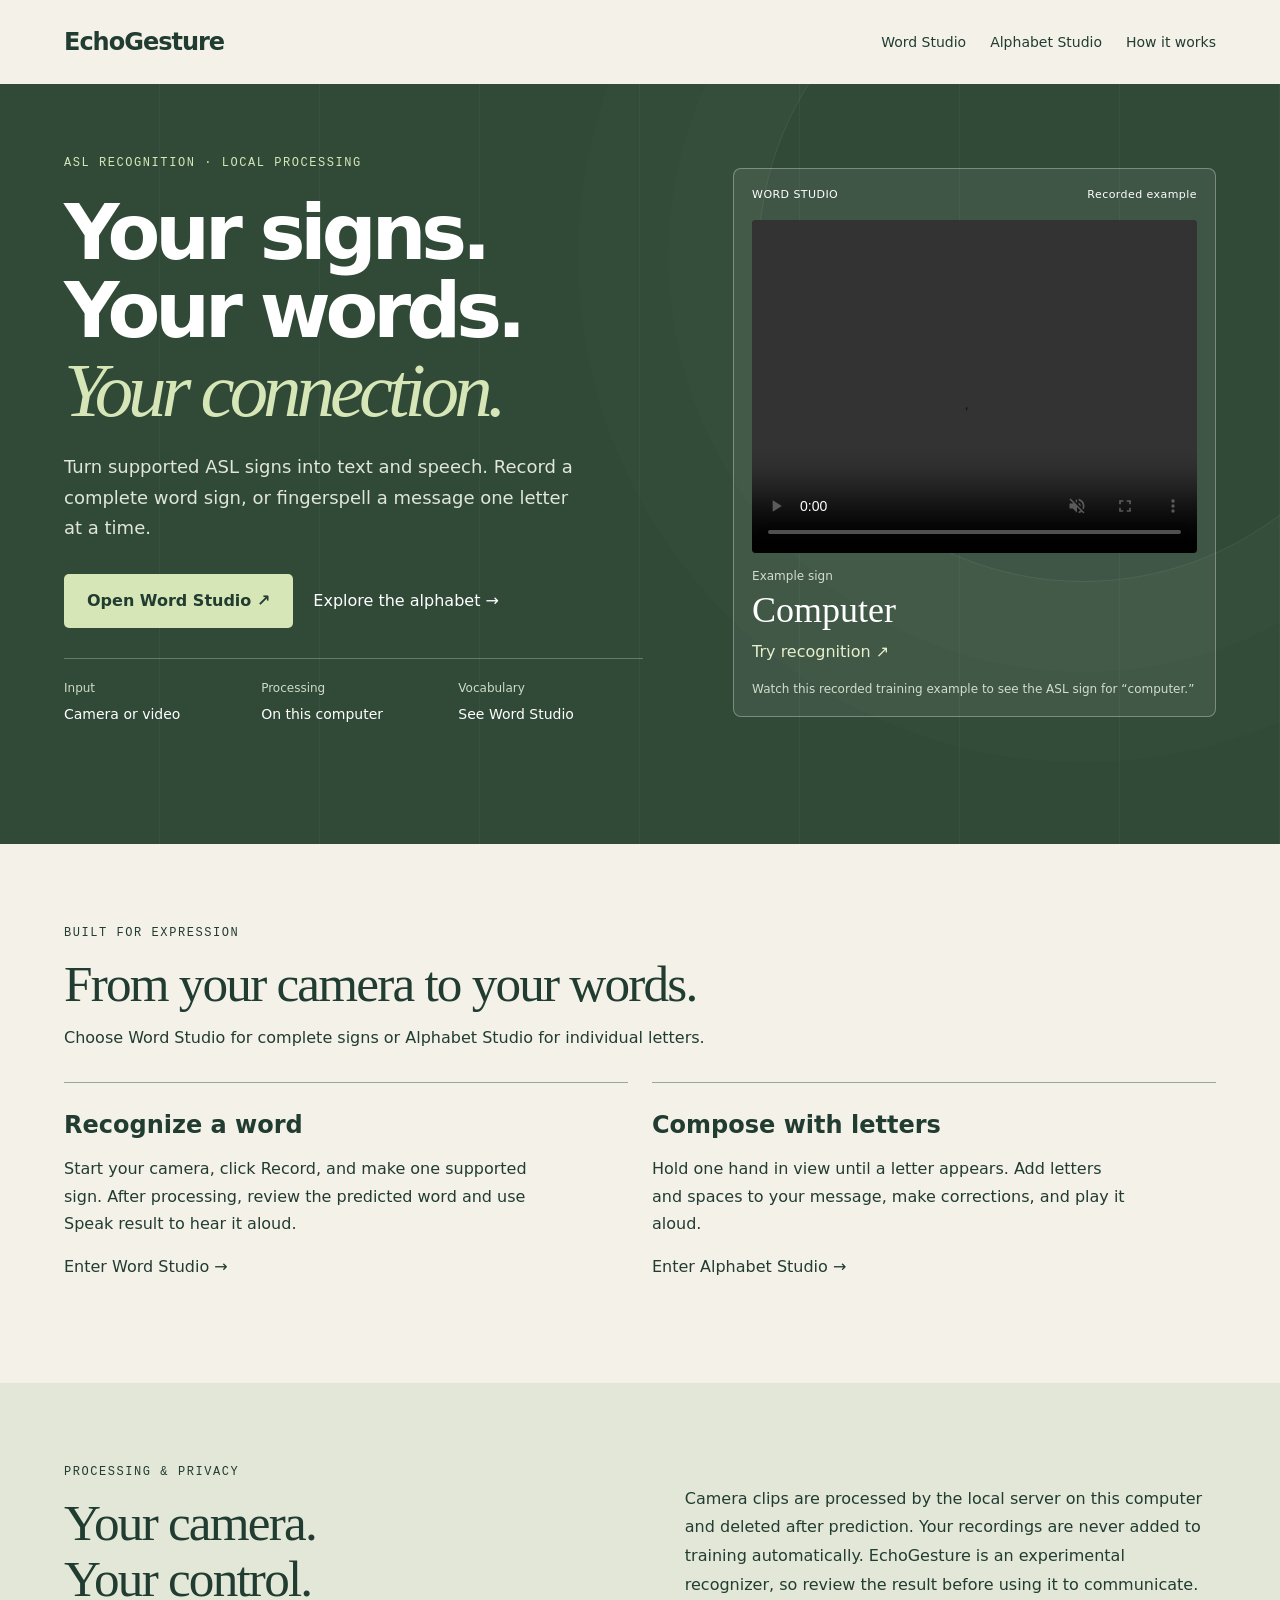
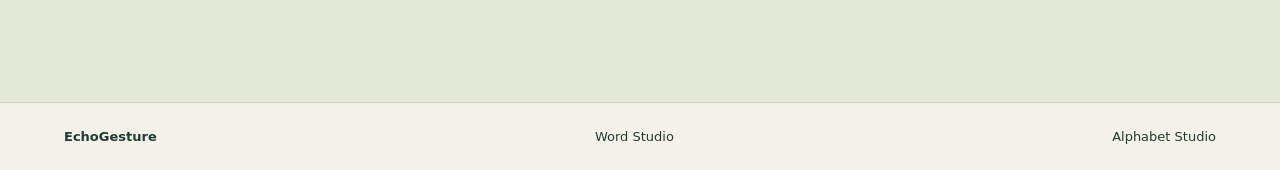
==== commit de86c273: "Activate 80-word model and save all landing-page assets and refinements" ====
--- a/templates/landing.html
+++ b/templates/landing.html
@@ -1,8 +1,8 @@
 <!doctype html>
-<html lang="en"><head><meta charset="utf-8"><meta name="viewport" content="width=device-width,initial-scale=1"><title>EchoGesture · Your signs, in words</title><link rel="stylesheet" href="/static/landing-template/css/main.css"><link rel="stylesheet" href="/static/landing-template/css/pages/hero.css"><link rel="stylesheet" href="/static/echo-landing.css"></head>
-<body><header class="echo-nav"><a href="/" class="echo-brand">EchoGesture</a><nav aria-label="Main navigation"><a href="/words">Word Studio</a><a href="/sign">Alphabet Studio</a><a href="#project">The project</a><a class="template-credit" href="https://paragonslash.gumroad.com/l/a1pharmacy" target="_blank" rel="noopener">Get the full template ↗</a></nav></header>
-<main><section class="hero echo-hero"><div class="hero__backdrop" aria-hidden="true"><div class="echo-orbit"></div><div class="hero__guides"></div></div><div class="echo-grid"><div class="echo-copy"><p class="label">ASL RECOGNITION · LOCAL PROCESSING</p><h1>Your signs.<br>Your words.<br><em>Your connection.</em></h1><p class="echo-description">Explore American Sign Language recognition through your camera. Capture a word sign, recognize a letter, and bring your message into view.</p><div class="echo-actions"><a class="echo-primary" href="/words">Open Word Studio ↗</a><a class="echo-secondary" href="/sign">Explore the alphabet →</a></div><dl class="echo-spec"><div><dt>Input</dt><dd>Camera or video</dd></div><div><dt>Processing</dt><dd>On this computer</dd></div><div><dt>Vocabulary</dt><dd>See Word Studio</dd></div></dl></div>
-<div class="echo-preview"><div class="preview-top"><span>WORD STUDIO</span><span>Recorded example</span></div><video controls muted playsinline preload="metadata" poster="" aria-label="Recorded ASL training example for computer"><source src="/api/words/example/computer" type="video/mp4"></video><div class="preview-bottom"><span>Example sign</span><strong>Computer</strong><a href="/words">Try recognition ↗</a></div><p>This example comes from training footage. Predictions on unfamiliar signs may differ.</p></div></div></section>
-<section id="project" class="echo-section"><div><p class="label">BUILT FOR EXPRESSION</p><h2>Two ways to explore signing.</h2><p>Choose a workspace and keep your hands clearly in view.</p></div><div class="echo-cards"><article><h3>Recognize a word</h3><p>Record one complete sign or upload a short video. See the closest supported word and alternative matches.</p><a href="/words">Enter Word Studio →</a></article><article><h3>Compose with letters</h3><p>Hold a fingerspelled letter steady, add it to your message, and hear the completed text spoken.</p><a href="/sign">Enter Alphabet Studio →</a></article></div></section>
-<section class="echo-section echo-status"><div><p class="label">ECHOGESTURE · XR HACKATHON</p><h2>A working prototype.<br>A growing vocabulary.</h2></div><p>Developed with WLASL word labels and supplementary ASL training data. Recognition can make mistakes. Current work focuses on vocabulary coverage, unfamiliar signers, robust tracking, and efficient on-device inference.</p></section>
-</main><footer class="echo-footer"><span>EchoGesture</span><a href="/words">Word Studio</a><a href="/sign">Alphabet Studio</a><a href="https://paragonslash.gumroad.com/l/a1pharmacy" target="_blank" rel="noopener">Get the full template — 22 pages</a></footer></body></html>
+<html lang="en"><head><meta charset="utf-8"><meta name="viewport" content="width=device-width,initial-scale=1"><title>EchoGesture · Your signs, in words</title><link rel="stylesheet" href="/static/echo-landing.css"></head>
+<body><header class="echo-nav"><a href="/" class="echo-brand">EchoGesture</a><nav aria-label="Main navigation"><a href="/words">Word Studio</a><a href="/sign">Alphabet Studio</a><a href="#how-it-works">How it works</a></nav></header>
+<main><section class="hero echo-hero"><div class="hero__backdrop" aria-hidden="true"><div class="echo-orbit"></div><div class="hero__guides"></div></div><div class="echo-grid"><div class="echo-copy"><p class="label">ASL RECOGNITION · LOCAL PROCESSING</p><h1>Your signs.<br>Your words.<br><em>Your connection.</em></h1><p class="echo-description">Turn supported ASL signs into text and speech. Record a complete word sign, or fingerspell a message one letter at a time.</p><div class="echo-actions"><a class="echo-primary" href="/words">Open Word Studio ↗</a><a class="echo-secondary" href="/sign">Explore the alphabet →</a></div><dl class="echo-spec"><div><dt>Input</dt><dd>Camera or video</dd></div><div><dt>Processing</dt><dd>On this computer</dd></div><div><dt>Vocabulary</dt><dd>See Word Studio</dd></div></dl></div>
+<div class="echo-preview"><div class="preview-top"><span>WORD STUDIO</span><span>Recorded example</span></div><video controls muted playsinline preload="metadata" poster="" aria-label="Recorded ASL training example for computer"><source src="/api/words/example/computer" type="video/mp4"></video><div class="preview-bottom"><span>Example sign</span><strong>Computer</strong><a href="/words">Try recognition ↗</a></div><p>Watch this recorded training example to see the ASL sign for “computer.”</p></div></div></section>
+<section id="how-it-works" class="echo-section"><div><p class="label">BUILT FOR EXPRESSION</p><h2>From your camera to your words.</h2><p>Choose Word Studio for complete signs or Alphabet Studio for individual letters.</p></div><div class="echo-cards"><article><h3>Recognize a word</h3><p>Start your camera, click Record, and make one supported sign. After processing, review the predicted word and use Speak result to hear it aloud.</p><a href="/words">Enter Word Studio →</a></article><article><h3>Compose with letters</h3><p>Hold one hand in view until a letter appears. Add letters and spaces to your message, make corrections, and play it aloud.</p><a href="/sign">Enter Alphabet Studio →</a></article></div></section>
+<section class="echo-section echo-status"><div><p class="label">PROCESSING & PRIVACY</p><h2>Your camera.<br>Your control.</h2></div><p>Camera clips are processed by the local server on this computer and deleted after prediction. Your recordings are never added to training automatically. EchoGesture is an experimental recognizer, so review the result before using it to communicate.</p></section>
+</main><footer class="echo-footer"><span>EchoGesture</span><a href="/words">Word Studio</a><a href="/sign">Alphabet Studio</a></footer></body></html>
--- a/static/echo-landing.css
+++ b/static/echo-landing.css
@@ -1 +1,3 @@
+/* Original EchoGesture landing-page foundations. */
+*{box-sizing:border-box}body{margin:0;font:16px/1.5 system-ui,-apple-system,sans-serif}a{color:inherit;text-decoration:none}button,input{font:inherit}h1,h2,h3,p,dl{margin:0}video{display:block;max-width:100%}.label{font:12px/1.5 ui-monospace,monospace;letter-spacing:.13em}.hero{position:relative;color:white;overflow:hidden}.hero__backdrop{position:absolute;inset:0;pointer-events:none;z-index:-1}.hero__guides{position:absolute;inset:0;background:repeating-linear-gradient(90deg,transparent 0,transparent calc(12.5% - 1px),#ffffff09 calc(12.5% - 1px),#ffffff09 12.5%)}
 :root{--echo-green:#213c31}body{background:#f4f1e9;color:var(--echo-green)}.echo-nav,.echo-footer{display:flex;align-items:center;justify-content:space-between;gap:24px;padding:24px 5vw}.echo-brand{font-size:24px;font-weight:650;letter-spacing:-1px}.echo-nav nav{display:flex;flex-wrap:wrap;gap:24px;font-size:14px}.template-credit{font-size:12px}.echo-hero{background:#314a38;min-height:760px;padding:70px 5vw;isolation:isolate}.echo-grid{display:grid;grid-template-columns:1.2fr 1fr;gap:7vw;align-items:center;position:relative}.echo-copy h1{font-size:clamp(48px,6vw,90px);line-height:1.02;letter-spacing:-.065em;margin:22px 0}.echo-copy h1 em{font-family:Georgia,serif;font-weight:400;color:#d6e6b7}.echo-copy .label{color:#d6e6b7}.echo-description{font-size:18px;max-width:510px;line-height:1.7;color:#e0e6da}.echo-actions{display:flex;flex-wrap:wrap;gap:20px;align-items:center;margin:30px 0}.echo-primary{background:#d6e6b7;color:#213c31;padding:15px 23px;border-radius:5px;font-weight:600}.echo-secondary{color:white}.echo-spec{display:grid;grid-template-columns:repeat(3,1fr);border-top:1px solid #ffffff40;padding-top:20px;gap:12px}.echo-spec dt{font-size:12px;color:#cfdbc7}.echo-spec dd{margin:7px 0;font-size:14px}.echo-preview{padding:18px;border:1px solid #ffffff50;background:#ffffff12;border-radius:8px}.preview-top{display:flex;justify-content:space-between;font-size:11px;letter-spacing:.04em;margin-bottom:16px}.echo-preview video{width:100%;aspect-ratio:4/3;object-fit:contain;background:#172d23;border-radius:4px}.preview-bottom{display:grid;gap:4px;margin-top:14px}.preview-bottom span,.echo-preview p{font-size:12px;color:#d1ddcd}.preview-bottom strong{font:36px Georgia,serif}.preview-bottom a{color:#e5efca;margin-top:5px}.echo-preview p{margin:16px 0 0}.echo-orbit{position:absolute;width:650px;height:650px;border:1px solid #ffffff14;border-radius:50%;right:-10%;top:-20%;box-shadow:0 0 0 90px #ffffff03,0 0 0 180px #ffffff03}.echo-section{padding:80px 5vw}.echo-section h2{font:clamp(32px,4vw,52px)/1.1 Georgia,serif;letter-spacing:-.035em;margin:14px 0}.echo-cards{display:grid;grid-template-columns:1fr 1fr;gap:24px;margin-top:32px}.echo-cards article{border-top:1px solid #9aa995;padding:24px 0}.echo-cards h3{font-size:24px;margin-bottom:12px}.echo-cards p{max-width:480px;line-height:1.7;margin-bottom:18px}.echo-status{background:#e3e7d8;display:grid;grid-template-columns:1fr 1fr;gap:7vw;align-items:center}.echo-status>p{line-height:1.8}.echo-footer{flex-wrap:wrap;font-size:13px;border-top:1px solid #c7cebe}.echo-footer>span{font-weight:700}a:focus-visible{outline:3px solid #a7bd82;outline-offset:5px}@media(max-width:760px){.echo-nav{align-items:flex-start;flex-direction:column}.echo-nav nav{gap:10px 20px}.echo-grid,.echo-status{grid-template-columns:1fr;gap:38px}.echo-hero{padding-top:40px;min-height:auto}.echo-cards{grid-template-columns:1fr}.echo-section{padding:48px 5vw}}
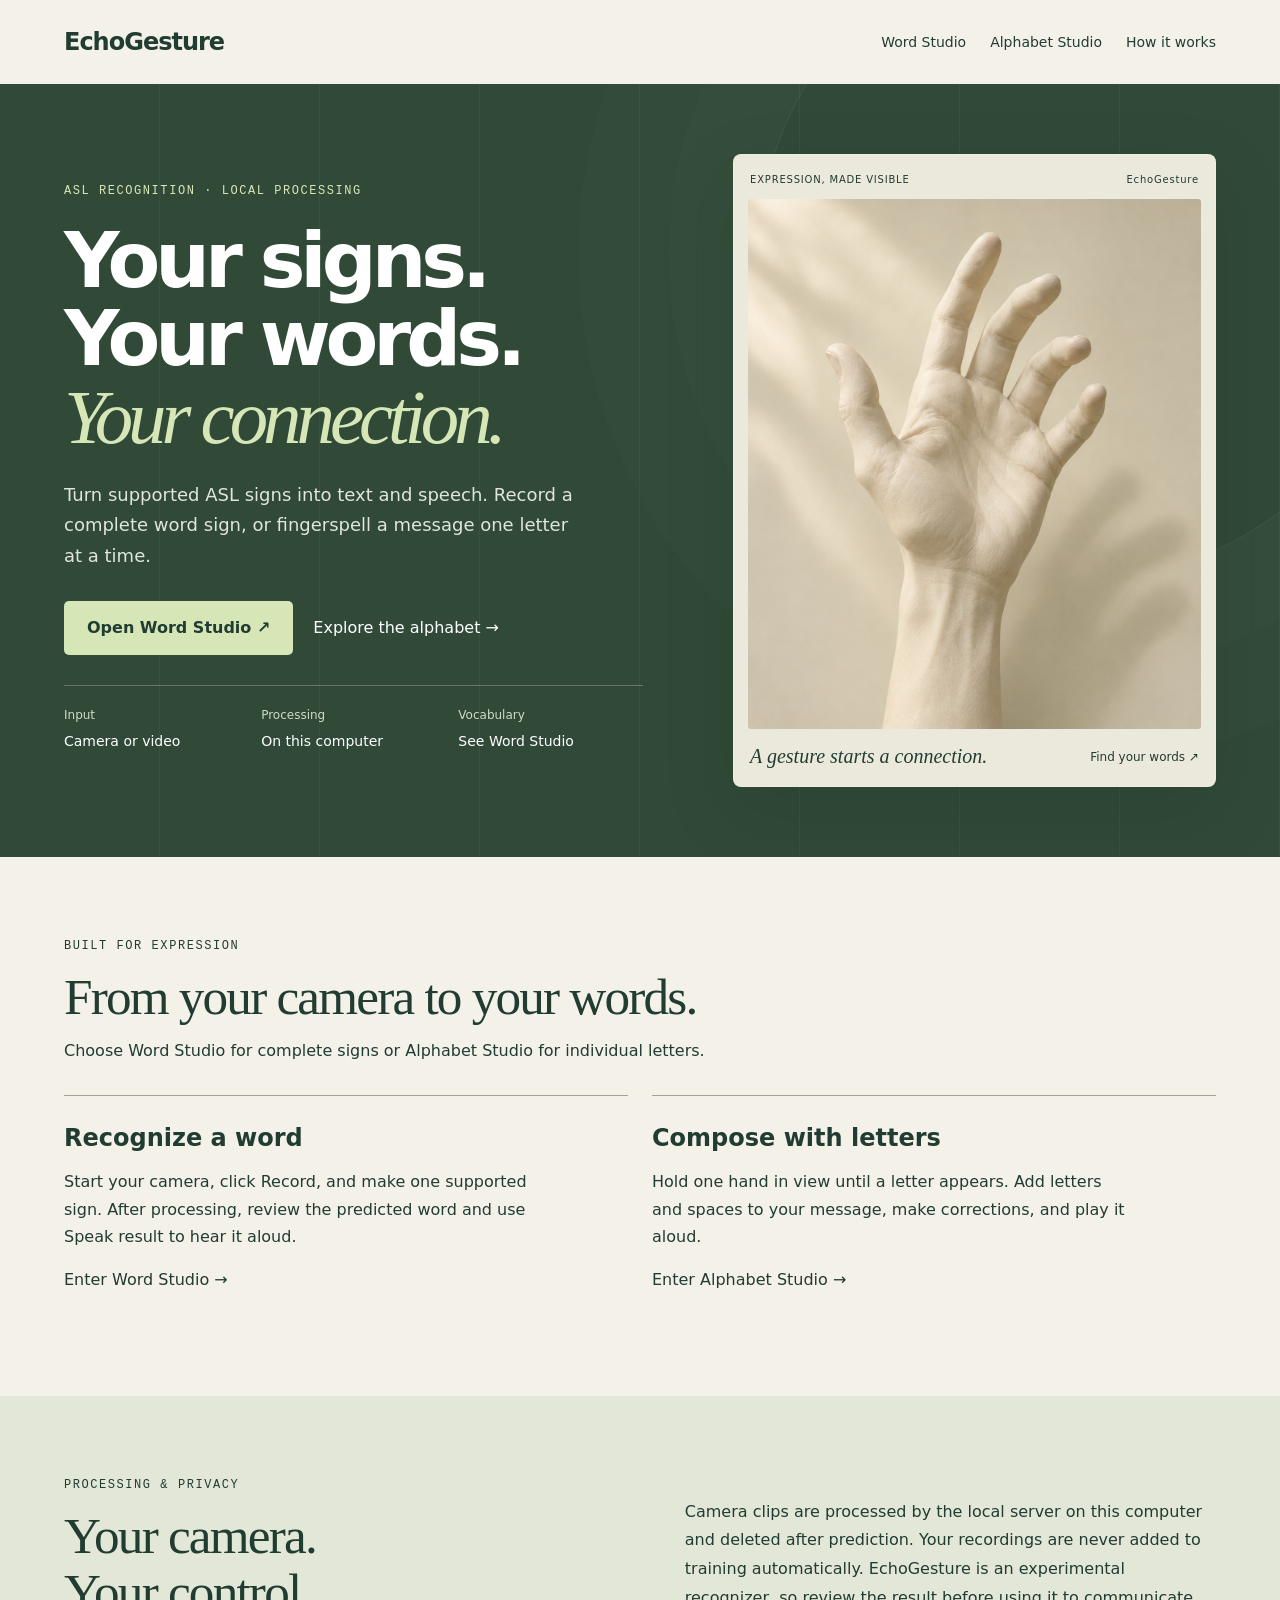
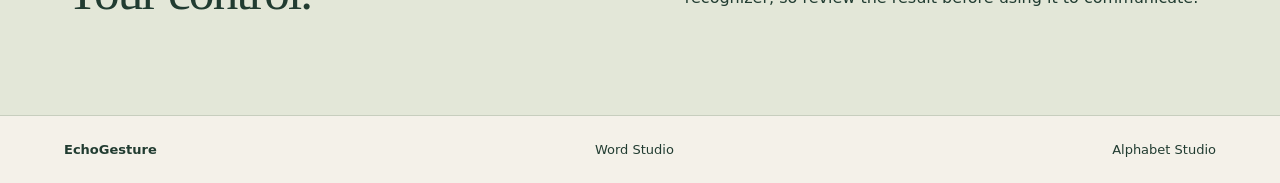
==== commit 38911ff6: "Improve J/Z motion capture guards and refresh landing artwork" ====
--- a/templates/landing.html
+++ b/templates/landing.html
@@ -2,7 +2,7 @@
 <html lang="en"><head><meta charset="utf-8"><meta name="viewport" content="width=device-width,initial-scale=1"><title>EchoGesture · Your signs, in words</title><link rel="stylesheet" href="/static/echo-landing.css"></head>
 <body><header class="echo-nav"><a href="/" class="echo-brand">EchoGesture</a><nav aria-label="Main navigation"><a href="/words">Word Studio</a><a href="/sign">Alphabet Studio</a><a href="#how-it-works">How it works</a></nav></header>
 <main><section class="hero echo-hero"><div class="hero__backdrop" aria-hidden="true"><div class="echo-orbit"></div><div class="hero__guides"></div></div><div class="echo-grid"><div class="echo-copy"><p class="label">ASL RECOGNITION · LOCAL PROCESSING</p><h1>Your signs.<br>Your words.<br><em>Your connection.</em></h1><p class="echo-description">Turn supported ASL signs into text and speech. Record a complete word sign, or fingerspell a message one letter at a time.</p><div class="echo-actions"><a class="echo-primary" href="/words">Open Word Studio ↗</a><a class="echo-secondary" href="/sign">Explore the alphabet →</a></div><dl class="echo-spec"><div><dt>Input</dt><dd>Camera or video</dd></div><div><dt>Processing</dt><dd>On this computer</dd></div><div><dt>Vocabulary</dt><dd>See Word Studio</dd></div></dl></div>
-<div class="echo-preview"><div class="preview-top"><span>WORD STUDIO</span><span>Recorded example</span></div><video controls muted playsinline preload="metadata" poster="" aria-label="Recorded ASL training example for computer"><source src="/api/words/example/computer" type="video/mp4"></video><div class="preview-bottom"><span>Example sign</span><strong>Computer</strong><a href="/words">Try recognition ↗</a></div><p>Watch this recorded training example to see the ASL sign for “computer.”</p></div></div></section>
+<figure class="echo-preview echo-artwork"><div class="preview-top"><span>EXPRESSION, MADE VISIBLE</span><span>EchoGesture</span></div><img src="/static/hand-study.png" alt="Ivory sculpture of an open hand against a warm cream background" width="1122" height="1402" fetchpriority="high"><figcaption><span>A gesture starts a connection.</span><a href="/words">Find your words ↗</a></figcaption></figure></div></section>
 <section id="how-it-works" class="echo-section"><div><p class="label">BUILT FOR EXPRESSION</p><h2>From your camera to your words.</h2><p>Choose Word Studio for complete signs or Alphabet Studio for individual letters.</p></div><div class="echo-cards"><article><h3>Recognize a word</h3><p>Start your camera, click Record, and make one supported sign. After processing, review the predicted word and use Speak result to hear it aloud.</p><a href="/words">Enter Word Studio →</a></article><article><h3>Compose with letters</h3><p>Hold one hand in view until a letter appears. Add letters and spaces to your message, make corrections, and play it aloud.</p><a href="/sign">Enter Alphabet Studio →</a></article></div></section>
 <section class="echo-section echo-status"><div><p class="label">PROCESSING & PRIVACY</p><h2>Your camera.<br>Your control.</h2></div><p>Camera clips are processed by the local server on this computer and deleted after prediction. Your recordings are never added to training automatically. EchoGesture is an experimental recognizer, so review the result before using it to communicate.</p></section>
 </main><footer class="echo-footer"><span>EchoGesture</span><a href="/words">Word Studio</a><a href="/sign">Alphabet Studio</a></footer></body></html>
--- a/static/echo-landing.css
+++ b/static/echo-landing.css
@@ -1,3 +1,5 @@
 /* Original EchoGesture landing-page foundations. */
 *{box-sizing:border-box}body{margin:0;font:16px/1.5 system-ui,-apple-system,sans-serif}a{color:inherit;text-decoration:none}button,input{font:inherit}h1,h2,h3,p,dl{margin:0}video{display:block;max-width:100%}.label{font:12px/1.5 ui-monospace,monospace;letter-spacing:.13em}.hero{position:relative;color:white;overflow:hidden}.hero__backdrop{position:absolute;inset:0;pointer-events:none;z-index:-1}.hero__guides{position:absolute;inset:0;background:repeating-linear-gradient(90deg,transparent 0,transparent calc(12.5% - 1px),#ffffff09 calc(12.5% - 1px),#ffffff09 12.5%)}
 :root{--echo-green:#213c31}body{background:#f4f1e9;color:var(--echo-green)}.echo-nav,.echo-footer{display:flex;align-items:center;justify-content:space-between;gap:24px;padding:24px 5vw}.echo-brand{font-size:24px;font-weight:650;letter-spacing:-1px}.echo-nav nav{display:flex;flex-wrap:wrap;gap:24px;font-size:14px}.template-credit{font-size:12px}.echo-hero{background:#314a38;min-height:760px;padding:70px 5vw;isolation:isolate}.echo-grid{display:grid;grid-template-columns:1.2fr 1fr;gap:7vw;align-items:center;position:relative}.echo-copy h1{font-size:clamp(48px,6vw,90px);line-height:1.02;letter-spacing:-.065em;margin:22px 0}.echo-copy h1 em{font-family:Georgia,serif;font-weight:400;color:#d6e6b7}.echo-copy .label{color:#d6e6b7}.echo-description{font-size:18px;max-width:510px;line-height:1.7;color:#e0e6da}.echo-actions{display:flex;flex-wrap:wrap;gap:20px;align-items:center;margin:30px 0}.echo-primary{background:#d6e6b7;color:#213c31;padding:15px 23px;border-radius:5px;font-weight:600}.echo-secondary{color:white}.echo-spec{display:grid;grid-template-columns:repeat(3,1fr);border-top:1px solid #ffffff40;padding-top:20px;gap:12px}.echo-spec dt{font-size:12px;color:#cfdbc7}.echo-spec dd{margin:7px 0;font-size:14px}.echo-preview{padding:18px;border:1px solid #ffffff50;background:#ffffff12;border-radius:8px}.preview-top{display:flex;justify-content:space-between;font-size:11px;letter-spacing:.04em;margin-bottom:16px}.echo-preview video{width:100%;aspect-ratio:4/3;object-fit:contain;background:#172d23;border-radius:4px}.preview-bottom{display:grid;gap:4px;margin-top:14px}.preview-bottom span,.echo-preview p{font-size:12px;color:#d1ddcd}.preview-bottom strong{font:36px Georgia,serif}.preview-bottom a{color:#e5efca;margin-top:5px}.echo-preview p{margin:16px 0 0}.echo-orbit{position:absolute;width:650px;height:650px;border:1px solid #ffffff14;border-radius:50%;right:-10%;top:-20%;box-shadow:0 0 0 90px #ffffff03,0 0 0 180px #ffffff03}.echo-section{padding:80px 5vw}.echo-section h2{font:clamp(32px,4vw,52px)/1.1 Georgia,serif;letter-spacing:-.035em;margin:14px 0}.echo-cards{display:grid;grid-template-columns:1fr 1fr;gap:24px;margin-top:32px}.echo-cards article{border-top:1px solid #9aa995;padding:24px 0}.echo-cards h3{font-size:24px;margin-bottom:12px}.echo-cards p{max-width:480px;line-height:1.7;margin-bottom:18px}.echo-status{background:#e3e7d8;display:grid;grid-template-columns:1fr 1fr;gap:7vw;align-items:center}.echo-status>p{line-height:1.8}.echo-footer{flex-wrap:wrap;font-size:13px;border-top:1px solid #c7cebe}.echo-footer>span{font-weight:700}a:focus-visible{outline:3px solid #a7bd82;outline-offset:5px}@media(max-width:760px){.echo-nav{align-items:flex-start;flex-direction:column}.echo-nav nav{gap:10px 20px}.echo-grid,.echo-status{grid-template-columns:1fr;gap:38px}.echo-hero{padding-top:40px;min-height:auto}.echo-cards{grid-template-columns:1fr}.echo-section{padding:48px 5vw}}
+
+.echo-artwork{margin:0;padding:14px;background:#ebe9db;color:#213c31;border:1px solid #f4f1e95c;box-shadow:0 24px 70px #10281d26}.echo-artwork .preview-top{margin:3px 2px 12px;font-size:10px;letter-spacing:.08em}.echo-artwork img{display:block;width:100%;height:auto;max-height:530px;object-fit:cover;object-position:center;border-radius:3px}.echo-artwork figcaption{display:flex;justify-content:space-between;gap:14px;align-items:center;padding:16px 2px 4px;font-size:12px}.echo-artwork figcaption>span{font:italic 20px Georgia,serif}.echo-artwork figcaption a{white-space:nowrap}@media(max-width:760px){.echo-artwork{max-width:480px;width:100%;justify-self:center}.echo-artwork img{max-height:460px}.echo-artwork figcaption{flex-wrap:wrap}}
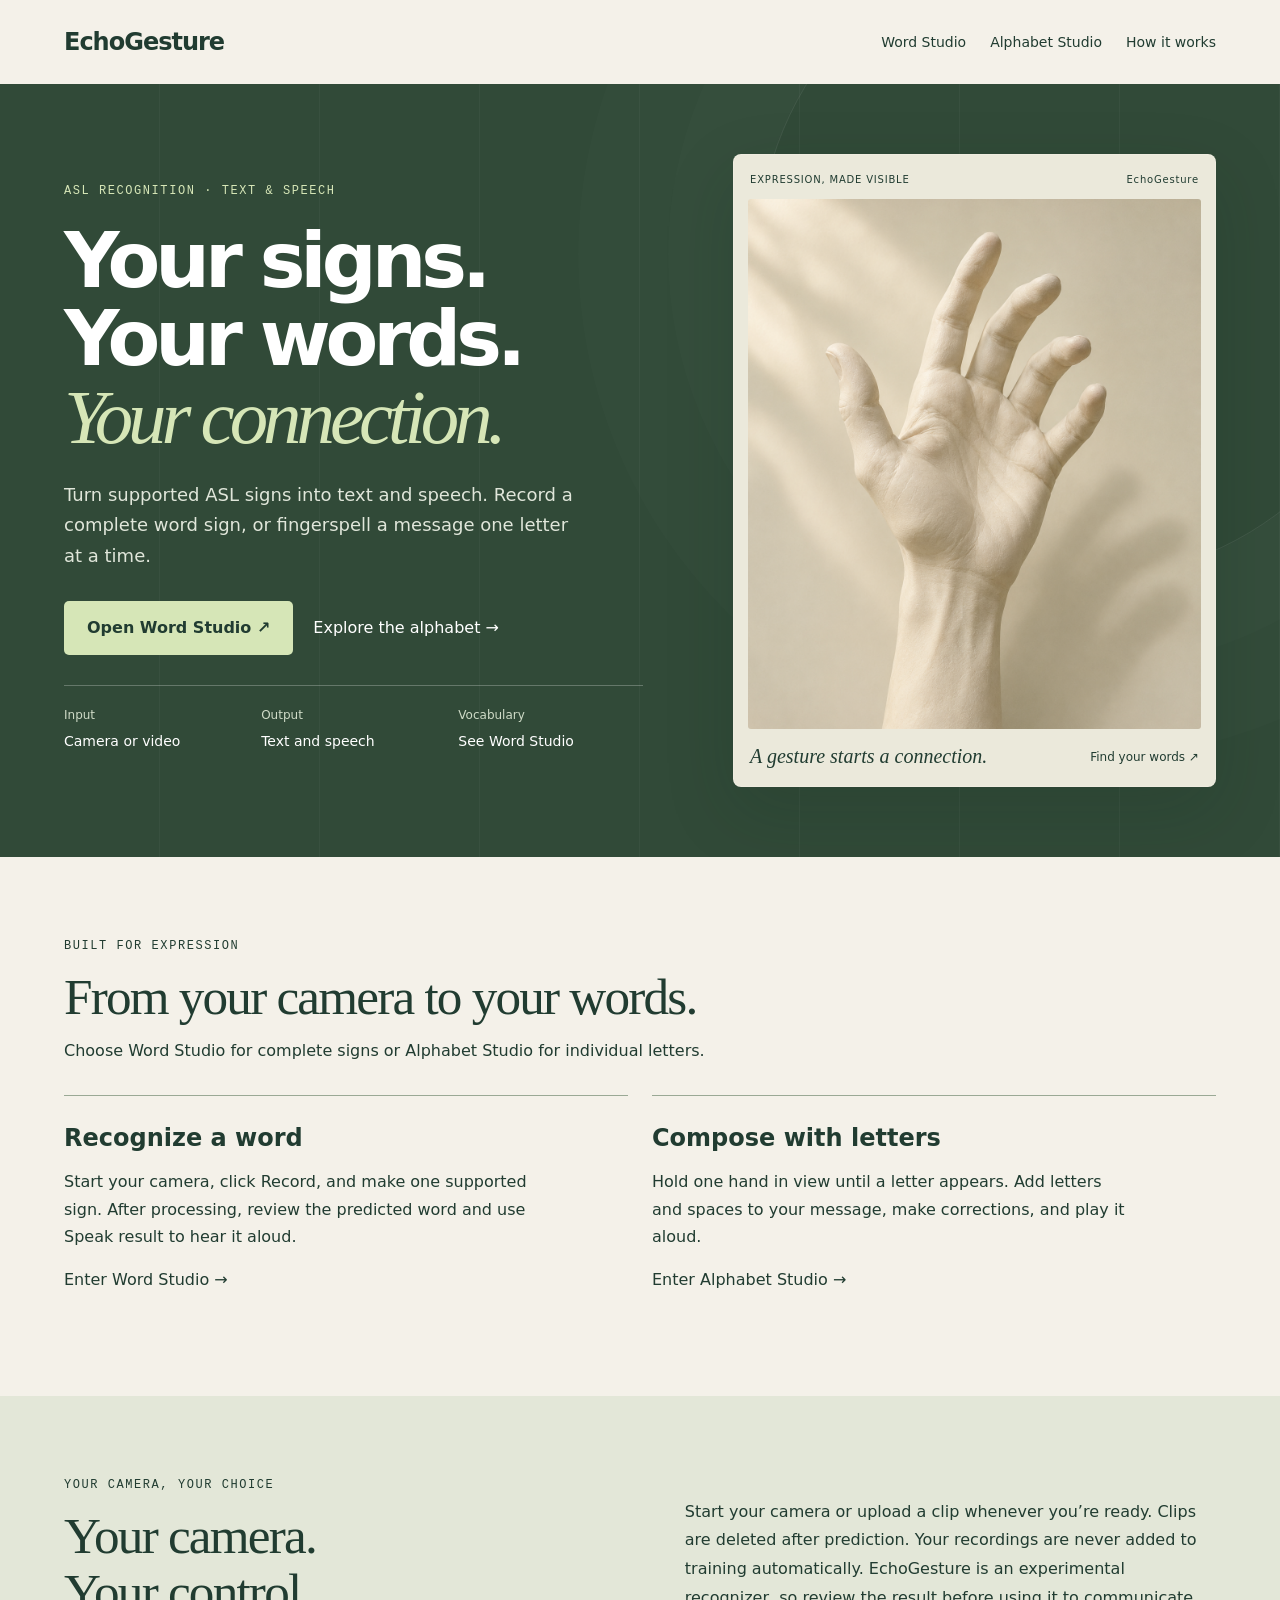
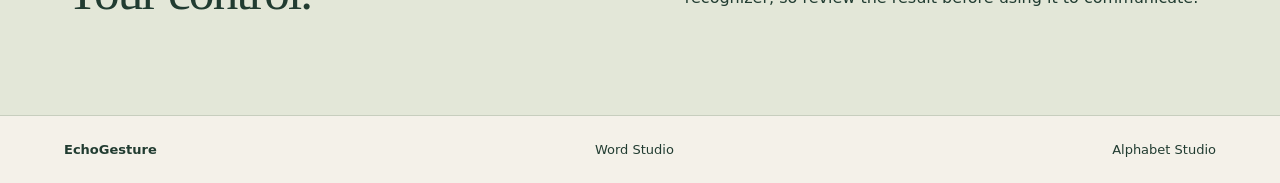
==== commit 200fdf8e: "Add 50-word showcase, evaluation results and updated recognition studios" ====
--- a/templates/landing.html
+++ b/templates/landing.html
@@ -1,8 +1,8 @@
 <!doctype html>
 <html lang="en"><head><meta charset="utf-8"><meta name="viewport" content="width=device-width,initial-scale=1"><title>EchoGesture · Your signs, in words</title><link rel="stylesheet" href="/static/echo-landing.css"></head>
 <body><header class="echo-nav"><a href="/" class="echo-brand">EchoGesture</a><nav aria-label="Main navigation"><a href="/words">Word Studio</a><a href="/sign">Alphabet Studio</a><a href="#how-it-works">How it works</a></nav></header>
-<main><section class="hero echo-hero"><div class="hero__backdrop" aria-hidden="true"><div class="echo-orbit"></div><div class="hero__guides"></div></div><div class="echo-grid"><div class="echo-copy"><p class="label">ASL RECOGNITION · LOCAL PROCESSING</p><h1>Your signs.<br>Your words.<br><em>Your connection.</em></h1><p class="echo-description">Turn supported ASL signs into text and speech. Record a complete word sign, or fingerspell a message one letter at a time.</p><div class="echo-actions"><a class="echo-primary" href="/words">Open Word Studio ↗</a><a class="echo-secondary" href="/sign">Explore the alphabet →</a></div><dl class="echo-spec"><div><dt>Input</dt><dd>Camera or video</dd></div><div><dt>Processing</dt><dd>On this computer</dd></div><div><dt>Vocabulary</dt><dd>See Word Studio</dd></div></dl></div>
+<main><section class="hero echo-hero"><div class="hero__backdrop" aria-hidden="true"><div class="echo-orbit"></div><div class="hero__guides"></div></div><div class="echo-grid"><div class="echo-copy"><p class="label">ASL RECOGNITION · TEXT & SPEECH</p><h1>Your signs.<br>Your words.<br><em>Your connection.</em></h1><p class="echo-description">Turn supported ASL signs into text and speech. Record a complete word sign, or fingerspell a message one letter at a time.</p><div class="echo-actions"><a class="echo-primary" href="/words">Open Word Studio ↗</a><a class="echo-secondary" href="/sign">Explore the alphabet →</a></div><dl class="echo-spec"><div><dt>Input</dt><dd>Camera or video</dd></div><div><dt>Output</dt><dd>Text and speech</dd></div><div><dt>Vocabulary</dt><dd>See Word Studio</dd></div></dl></div>
 <figure class="echo-preview echo-artwork"><div class="preview-top"><span>EXPRESSION, MADE VISIBLE</span><span>EchoGesture</span></div><img src="/static/hand-study.png" alt="Ivory sculpture of an open hand against a warm cream background" width="1122" height="1402" fetchpriority="high"><figcaption><span>A gesture starts a connection.</span><a href="/words">Find your words ↗</a></figcaption></figure></div></section>
 <section id="how-it-works" class="echo-section"><div><p class="label">BUILT FOR EXPRESSION</p><h2>From your camera to your words.</h2><p>Choose Word Studio for complete signs or Alphabet Studio for individual letters.</p></div><div class="echo-cards"><article><h3>Recognize a word</h3><p>Start your camera, click Record, and make one supported sign. After processing, review the predicted word and use Speak result to hear it aloud.</p><a href="/words">Enter Word Studio →</a></article><article><h3>Compose with letters</h3><p>Hold one hand in view until a letter appears. Add letters and spaces to your message, make corrections, and play it aloud.</p><a href="/sign">Enter Alphabet Studio →</a></article></div></section>
-<section class="echo-section echo-status"><div><p class="label">PROCESSING & PRIVACY</p><h2>Your camera.<br>Your control.</h2></div><p>Camera clips are processed by the local server on this computer and deleted after prediction. Your recordings are never added to training automatically. EchoGesture is an experimental recognizer, so review the result before using it to communicate.</p></section>
+<section class="echo-section echo-status"><div><p class="label">YOUR CAMERA, YOUR CHOICE</p><h2>Your camera.<br>Your control.</h2></div><p>Start your camera or upload a clip whenever you’re ready. Clips are deleted after prediction. Your recordings are never added to training automatically. EchoGesture is an experimental recognizer, so review the result before using it to communicate.</p></section>
 </main><footer class="echo-footer"><span>EchoGesture</span><a href="/words">Word Studio</a><a href="/sign">Alphabet Studio</a></footer></body></html>
